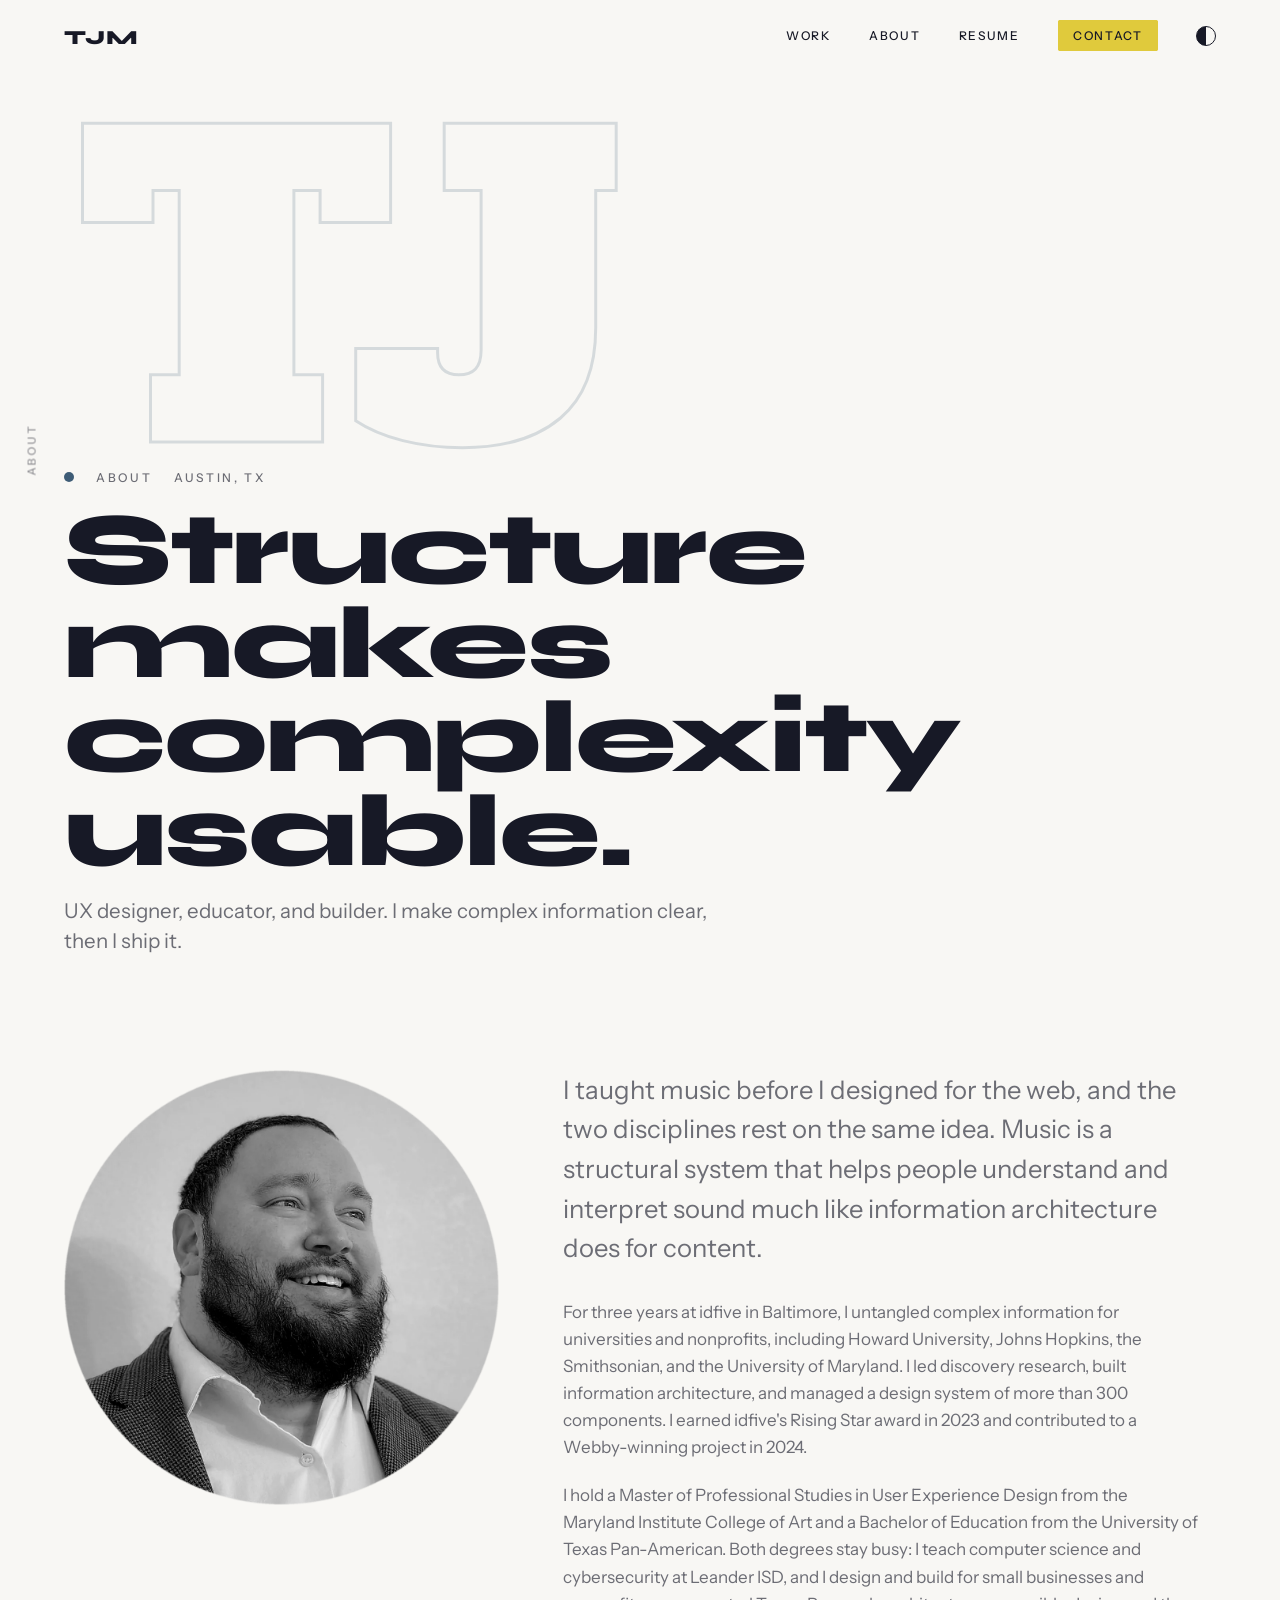
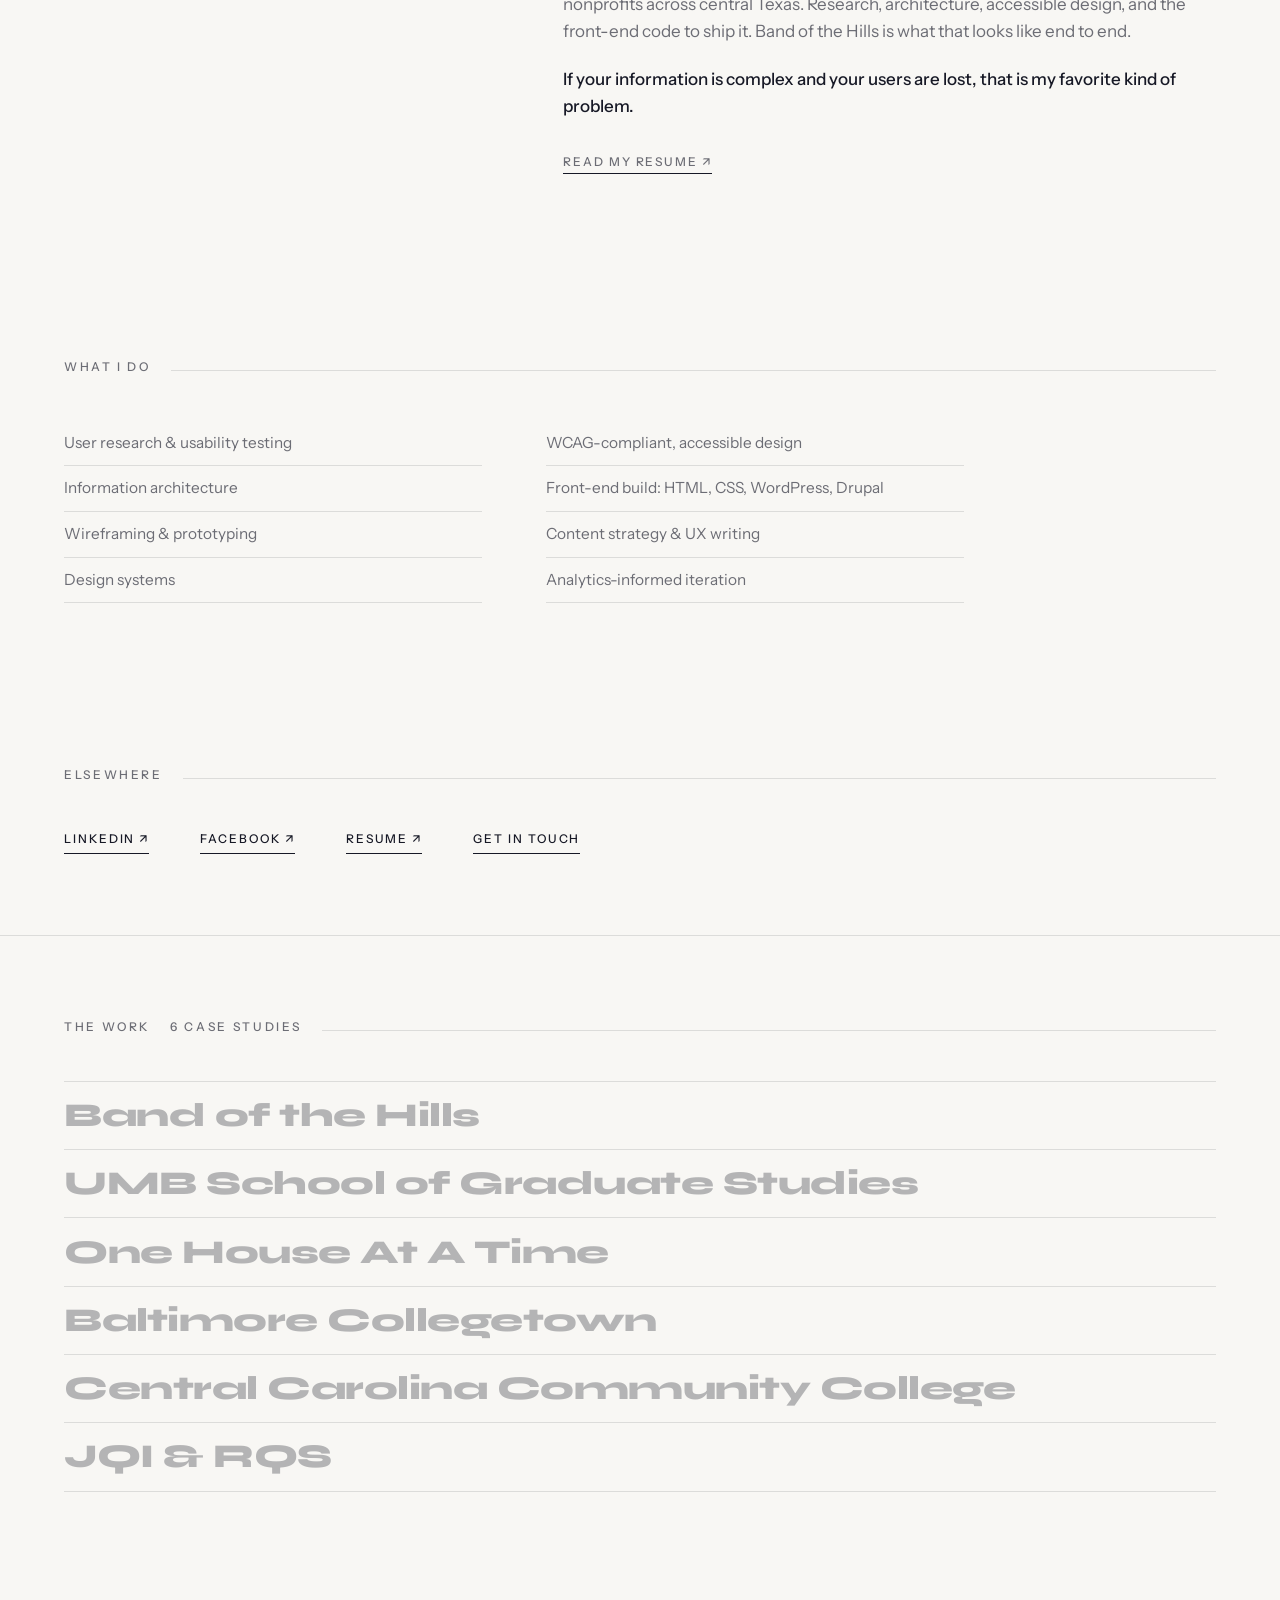
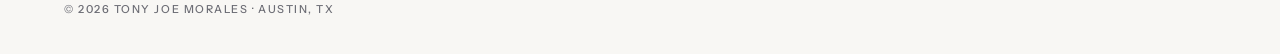
==== about/index.html @ 86e57d7b "interstitial split-screen; slower vortex blow-out; staggered card entrances; remove footer dots + ta" ====
<!DOCTYPE html>
<html lang="en">
<head>
<meta charset="UTF-8" />
<meta name="viewport" content="width=device-width, initial-scale=1" />
<title>About &middot; Tony Joe Morales</title>
<meta name="description" content="Austin-based UX designer. Research-driven design that makes complex information clear, from architecture to accessible front-end code." />
<meta property="og:title" content="About Tony Joe Morales" />
<script>try{var t=localStorage.getItem("tjm-theme");if(t==="dark")document.documentElement.setAttribute("data-theme","dark")}catch(e){}</script>
<link rel="icon" href="data:image/svg+xml,%3Csvg xmlns='http://www.w3.org/2000/svg' viewBox='0 0 64 64'%3E%3Crect width='64' height='64' rx='12' fill='%23101010'/%3E%3Ctext x='32' y='42' font-family='Arial,sans-serif' font-weight='800' font-size='26' fill='%23FAFAF8' text-anchor='middle'%3ETJ%3C/text%3E%3C/svg%3E" />
<link rel="preconnect" href="https://fonts.googleapis.com" />
<link rel="preconnect" href="https://fonts.gstatic.com" crossorigin />
<link href="https://fonts.googleapis.com/css2?family=Alfa+Slab+One&family=Syne:wght@700;800&family=Instrument+Sans:wght@400;500;600&display=swap" rel="stylesheet" />
<link rel="stylesheet" href="../assets/style.css?v=1784399320" />
<script>try{var c=sessionStorage.getItem("tjm-xfade");if(c){document.documentElement.style.setProperty("--xfade",c);document.documentElement.classList.add("xfading");sessionStorage.removeItem("tjm-xfade")}}catch(e){}</script>
</head>
<body class="p-violet">
<a class="skiplink" href="#main">Skip to content</a>

<div class="progress" aria-hidden="true"></div>
<div class="rail" aria-hidden="true">About</div>
<div class="dot" aria-hidden="true"></div>

<nav>
  <a class="mark" href="../" aria-label="Tony Joe Morales, home">TJM</a>
  <ul>
    <li><a href="../#work">Work</a></li>
    <li><a href="./" aria-current="page">About</a></li>
    <li><a href="../assets/tony-joe-morales-resume.pdf" target="_blank" rel="noopener">Resume</a></li>
    <li><a class="nav-cta" href="mailto:tonyjoemorales@gmail.com?subject=Website%20Inquiry">Contact</a></li>
    <li><button class="theme-toggle" id="themeToggle" aria-label="Toggle dark mode" aria-pressed="false"></button></li>
  </ul>
</nav>

<header class="chapter chero" id="main" data-rail="About">
  <span class="ghost" aria-hidden="true">TJ</span>
  <div class="eyebrow"><i></i><span>About</span><span>Austin, TX</span></div>
  <h1><span class="row"><span>Structure makes</span></span><span class="row"><span>complexity usable.</span></span></h1>
  <p class="tag">UX designer, educator, and builder. I make complex information clear, then I ship it.</p>
</header>

<section class="chapter about-grid" data-rail="Who I am">
  <figure class="portrait">
    <img src="../assets/tony.webp?v=1784219090" alt="Tony Joe Morales" onerror="this.closest('figure').classList.add('noimg')" />
    <span class="mono-mark" aria-hidden="true">TJ</span>
  </figure>
  <div class="bio">
    <p class="lede reveal">I taught music before I designed for the web, and the two disciplines rest on the same idea. Music is a structural system that helps people understand and interpret sound much like information architecture does for content.</p>
    <p class="reveal">For three years at idfive in Baltimore, I untangled complex information for universities and nonprofits, including Howard University, Johns Hopkins, the Smithsonian, and the University of Maryland. I led discovery research, built information architecture, and managed a design system of more than 300 components. I earned idfive's Rising Star award in 2023 and contributed to a Webby-winning project in 2024.</p>
    <p class="reveal">I hold a Master of Professional Studies in User Experience Design from the Maryland Institute College of Art and a Bachelor of Education from the University of Texas Pan-American. Both degrees stay busy: I teach computer science and cybersecurity at Leander ISD, and I design and build for small businesses and nonprofits across central Texas. Research, architecture, accessible design, and the front-end code to ship it. Band of the Hills is what that looks like end to end.</p>
    <p class="reveal"><strong>If your information is complex and your users are lost, that is my favorite kind of problem.</strong></p>
    <p class="reveal bio-cta"><a href="../assets/tony-joe-morales-resume.pdf" target="_blank" rel="noopener">Read my resume &nearr;</a></p>
  </div>
</section>

<section class="chapter" style="min-height:auto" data-rail="Capabilities">
  <div class="kick"><span>What I do</span></div>
  <ul class="caps reveal">
    <li>User research &amp; usability testing</li>
    <li>Information architecture</li>
    <li>Wireframing &amp; prototyping</li>
    <li>Design systems</li>
    <li>WCAG-compliant, accessible design</li>
    <li>Front-end build: HTML, CSS, WordPress, Drupal</li>
    <li>Content strategy &amp; UX writing</li>
    <li>Analytics-informed iteration</li>
  </ul>
</section>

<section class="chapter" style="min-height:auto" data-rail="Elsewhere">
  <div class="kick"><span>Elsewhere</span></div>
  <div class="row-links">
    <a href="https://www.linkedin.com/in/tonyjoemorales" target="_blank" rel="noopener">LinkedIn &nearr;</a>
    <a href="https://www.facebook.com/tonyjoemorales" target="_blank" rel="noopener">Facebook &nearr;</a>
    <a href="../assets/tony-joe-morales-resume.pdf" target="_blank" rel="noopener">Resume &nearr;</a>
    <a href="mailto:tonyjoemorales@gmail.com?subject=Website%20Inquiry">Get in touch</a>
  </div>
</section>

<section class="morecases" data-rail="The work">
  <div class="kick"><span>The work</span><span>6 case studies</span></div>
  <ul>
    <li><a href="../band-of-the-hills/" data-img="../assets/card-band.jpg" style="--hc:var(--lime-ink)"><span class="cname">Band of the Hills</span><span class="csec">Community arts</span></a></li>
    <li><a href="../umb-graduate/" data-img="../assets/card-umb.jpg" style="--hc:var(--violet)"><span class="cname">UMB School of Graduate Studies</span><span class="csec">Higher education</span></a></li>
    <li><a href="../one-house/" data-img="../assets/card-one-house.jpg" style="--hc:var(--teal-ink)"><span class="cname">One House At A Time</span><span class="csec">Nonprofit &amp; civic</span></a></li>
    <li><a href="../baltimore-collegetown/" data-img="../assets/card-collegetown.jpg" style="--hc:var(--rose)"><span class="cname">Baltimore Collegetown</span><span class="csec">Strategic marketing</span></a></li>
    <li><a href="../cccc/" data-img="../assets/card-cccc.jpg" style="--hc:var(--blue-ink)"><span class="cname">Central Carolina Community College</span><span class="csec">Higher education</span></a></li>
    <li><a href="../jqi-rqs/" data-img="../assets/card-jqi-rqs.jpg" style="--hc:var(--amber-ink)"><span class="cname">JQI &amp; RQS</span><span class="csec">Quantum research</span></a></li>
  </ul>
</section>

<footer>
  <span>&copy; 2026 Tony Joe Morales &middot; Austin, TX</span>
</footer>

<script src="../assets/main.js?v=1784399320"></script>
</body>
</html>
---- assets/style.css ----
:root{
  --paper:#F8F7F4;
  --ink:#171926;
  --ink-60:rgba(23,25,38,.62);
  --ink-30:rgba(23,25,38,.30);
  --ink-12:rgba(23,25,38,.12);
  --gold:#E0CA3C;
  --gold-deep:#9A7B1F;
  --steel:#3E5C76;
  --steel-soft:#8FA6C4;
  --violet:#3E5C76;
  --rose:#9A7B1F;
  --teal:#3E5C76;
  --lime:#9A7B1F;
  --blue:#3E5C76;
  --amber:#9A7B1F;
  --amber-ink:#9A7B1F;
  --blue-ink:#3E5C76;
  --teal-ink:#3E5C76;
  --lime-ink:#9A7B1F;
  --ink-45:rgba(23,25,38,.46);
  --display:'Syne',sans-serif;
  --body:'Instrument Sans',sans-serif;
  --mono:'Instrument Sans',sans-serif;
  --gutter:clamp(20px,5vw,88px);
  --ease:cubic-bezier(.22,1,.36,1);
}
*{margin:0;padding:0;box-sizing:border-box}
html{scroll-behavior:smooth}
body{
  background:var(--paper);
  color:var(--ink);
  font-family:var(--body);
  font-size:17px;
  line-height:1.6;
  -webkit-font-smoothing:antialiased;
  overflow-x:clip;
}
html{overflow-x:clip}
html[data-theme="dark"]{
  --paper:#171926;
  --ink:#F8F7F4;
  --ink-60:rgba(248,247,244,.64);
  --ink-45:rgba(248,247,244,.48);
  --ink-30:rgba(248,247,244,.32);
  --ink-12:rgba(248,247,244,.14);
  --violet:#8FA6C4;
  --rose:#E0CA3C;
  --teal:#8FA6C4;
  --lime:#E0CA3C;
  --blue:#8FA6C4;
  --amber:#E0CA3C;
  --teal-ink:#8FA6C4;
  --lime-ink:#E0CA3C;
  --blue-ink:#8FA6C4;
  --amber-ink:#E0CA3C;
}
html{background:var(--paper)}
body{transition:background-color .5s var(--ease),color .5s var(--ease)}
@media(max-width:1024px){:root{--gutter:28px}}
::selection{background:var(--ink);color:var(--paper)}
a{color:inherit;text-decoration:none}
img{display:block;max-width:100%}

/* ---------- scroll progress: orientation, in the four brand colors ---------- */
.progress{
  position:fixed;top:0;left:0;height:3px;width:100%;
  transform-origin:0 50%;transform:scaleX(0);
  background:var(--steel);
  z-index:60;
}

/* ---------- wayfinding rail: tells you where you are ---------- */
.rail{
  position:fixed;left:calc(var(--gutter)/2 - 8px);top:50%;
  transform:translateY(-50%) rotate(180deg);
  writing-mode:vertical-rl;
  font-family:var(--mono);font-weight:500;font-size:11px;letter-spacing:.22em;text-transform:uppercase;
  color:var(--ink-45);z-index:40;transition:color .5s var(--ease);
  pointer-events:none;white-space:nowrap;
}
@media(max-width:900px){.rail{display:none}}

/* ---------- cursor dot (desktop, reduced-motion gated in JS) ---------- */
.dot{
  position:fixed;top:0;left:0;width:10px;height:10px;border-radius:50%;
  background:var(--ink);pointer-events:none;z-index:70;
  transform:translate(-50%,-50%);
  transition:width .25s var(--ease),height .25s var(--ease),background-color .25s var(--ease),opacity .3s;
  mix-blend-mode:exclusion;opacity:0;
}
.dot.on{opacity:1}
.dot.grow{width:56px;height:56px;background:#fff}
@media(pointer:coarse){.dot{display:none}}

/* ---------- nav ---------- */
nav{
  position:fixed;top:0;left:0;right:0;z-index:50;
  display:flex;justify-content:space-between;align-items:center;
  padding:22px var(--gutter);
  color:var(--ink);
}
nav .mark{font-family:var(--display);font-weight:800;font-size:20px;letter-spacing:.04em}
nav ul{display:flex;gap:clamp(18px,3vw,40px);list-style:none;font-family:var(--mono);font-weight:500;font-size:12px;letter-spacing:.14em;text-transform:uppercase}
nav ul a{position:relative;padding-bottom:3px}
nav ul a::after{content:'';position:absolute;left:0;bottom:0;height:1px;width:100%;background:currentColor;transform:scaleX(0);transform-origin:100% 50%;transition:transform .35s var(--ease)}
nav ul a:hover::after,nav ul a:focus-visible::after{transform:scaleX(1);transform-origin:0 50%}
@media(max-width:700px){nav ul li:nth-child(2){display:none}}

/* ---------- hero ---------- */
.hero{
  min-height:100svh;
  display:flex;flex-direction:column;justify-content:flex-end;
  padding:0 var(--gutter) clamp(40px,7vh,80px);
  position:relative;
}
.hero h1{
  font-family:var(--display);font-weight:800;
  font-size:clamp(64px,15.5vw,240px);
  line-height:.88;letter-spacing:-.02em;text-transform:uppercase;
  user-select:none;
}
.hero h1 .row{display:block;overflow:hidden}
.hero h1 .row span{display:inline-block;transform:translateY(0);animation:rise 1s var(--ease) both}
.hero h1 .row:nth-child(1) span{animation-delay:.05s}
.hero h1 .row:nth-child(2) span{animation-delay:.16s}
.hero h1 .row.offset{padding-left:clamp(40px,14vw,320px)}
.hero h1 .thin{
  font-size:clamp(13px,1.4vw,20px);font-family:var(--mono);font-weight:500;font-weight:400;
  letter-spacing:.3em;vertical-align:super;color:var(--ink-60);
}
@keyframes rise{from{transform:translateY(110%)}to{transform:translateY(0)}}
.hero .meta{
  display:flex;justify-content:space-between;align-items:flex-end;gap:32px;
  margin-top:clamp(28px,5vh,56px);
  border-top:1px solid var(--ink-12);padding-top:24px;
  flex-wrap:wrap;
}
.hero .meta p{max-width:46ch;font-size:clamp(16px,1.35vw,20px);color:var(--ink-60)}
.hero .meta p strong{color:var(--ink);font-weight:500}
.hero .meta .links{display:flex;gap:28px;font-family:var(--mono);font-weight:500;font-size:12px;letter-spacing:.16em;text-transform:uppercase}
.hero .meta .links a{display:inline-flex;align-items:center;gap:8px;padding-bottom:4px;border-bottom:1px solid var(--ink)}
.hero .meta .links a:hover{color:var(--violet);border-color:var(--violet)}
.hero .scrollcue{
  position:absolute;right:var(--gutter);top:38vh;
  font-family:var(--mono);font-weight:500;font-size:11px;letter-spacing:.24em;text-transform:uppercase;
  writing-mode:vertical-rl;color:var(--ink-45);
}
@media(max-width:700px){.hero .scrollcue{display:none}}

/* ---------- section shells ---------- */
section{padding:clamp(80px,14vh,160px) var(--gutter)}
.kicker{
  display:flex;align-items:baseline;gap:20px;
  font-family:var(--mono);font-weight:500;font-size:12px;letter-spacing:.2em;text-transform:uppercase;color:var(--ink-60);
  margin-bottom:clamp(40px,7vh,88px);
}
.kicker::after{content:'';flex:1;height:1px;background:var(--ink-12)}
.reveal{transform:translateY(36px);transition:transform 1s var(--ease)}
.reveal.in{transform:none}
.fly{opacity:0;transform:translateY(72px) scale(.972);transition:opacity .85s var(--ease),transform 1s var(--ease)}
.fly.in{opacity:1;transform:none}

/* ---------- work index ---------- */
.work{padding-top:clamp(60px,10vh,120px)}
.case{
  display:grid;grid-template-columns:minmax(0,1.05fr) minmax(0,1fr);
  gap:clamp(28px,5vw,72px);align-items:center;
  min-height:88svh;
  padding:clamp(44px,8vh,88px) 0;
  border-top:1px solid var(--ink-12);
  position:relative;
  transition:background-color .6s var(--ease);
}
.case:last-of-type{border-bottom:1px solid var(--ink-12)}
.case .num{
  position:absolute;top:clamp(28px,5vh,52px);right:0;
  font-family:var(--display);font-weight:800;font-size:clamp(15px,1.4vw,19px);
  letter-spacing:.08em;color:var(--ink-60);transition:color .5s var(--ease);
}
.case h2{
  font-family:var(--display);font-weight:800;
  font-size:clamp(34px,4.6vw,68px);line-height:1;letter-spacing:-.015em;
  margin-bottom:20px;
}
.case p{max-width:52ch;color:var(--ink-60);margin-bottom:28px}
.case .stats{display:flex;gap:clamp(20px,3vw,44px);flex-wrap:wrap}
.case .stats div{font-family:var(--mono);font-weight:500}
.case .stats b{display:block;font-family:var(--display);font-weight:800;font-size:clamp(22px,2.4vw,34px);letter-spacing:-.01em;transition:color .5s var(--ease)}
.case .stats small{font-size:11px;letter-spacing:.12em;text-transform:uppercase;color:var(--ink-60)}
.case .go{
  display:inline-flex;align-items:center;gap:10px;margin-top:32px;
  font-family:var(--mono);font-weight:500;font-size:12px;letter-spacing:.18em;text-transform:uppercase;
}
.case .go .arrow{transition:transform .4s var(--ease)}
.case .plate{
  overflow:hidden;border:1px solid var(--ink-12);
  aspect-ratio:16/10.5;background:#fff;
}
.case .plate img{
  width:100%;height:100%;object-fit:cover;object-position:50% 30%;
  filter:grayscale(1) contrast(1.02);
  transform:scale(1.02);
  transition:filter .7s var(--ease),transform 1.2s var(--ease);
}
.case:hover{background-color:var(--tint)}
.case:hover .plate img,.case:focus-within .plate img{filter:grayscale(0);transform:scale(1.06)}
.case:hover .stats b,.case:hover .num,.case:focus-within .stats b{color:var(--c-ink)}
.case:hover .go .arrow{transform:translateX(8px)}
.case:nth-of-type(even){grid-template-columns:minmax(0,1fr) minmax(0,1.05fr)}
.case:nth-of-type(even) .plate{order:-1}
@media(max-width:860px){
  .case,.case:nth-of-type(even){grid-template-columns:1fr}
  .case .plate,.case:nth-of-type(even) .plate{order:-1}
}
.case.c-violet{--c:var(--violet);--c-ink:var(--violet);--tint:rgba(94,63,186,.045)}
.case.c-teal{--c:var(--teal);--c-ink:var(--teal-ink);--tint:rgba(63,186,155,.05)}
.case.c-rose{--c:var(--rose);--c-ink:var(--rose);--tint:rgba(186,63,94,.045)}
.case.c-lime{--c:var(--lime);--c-ink:var(--lime-ink);--tint:rgba(155,186,63,.06)}
.case.c-blue{--c:var(--blue);--c-ink:var(--blue-ink);--tint:rgba(63,94,186,.05)}
.case.c-amber{--c:var(--amber);--c-ink:var(--amber-ink);--tint:rgba(186,155,63,.06)}

/* ---------- clients ---------- */
.clients ul{list-style:none;max-width:none}
.clients li:first-child a{border-top:1px solid var(--ink-12)}
.clients a{display:flex;align-items:baseline;justify-content:space-between;gap:24px;
  padding:clamp(14px,2.2vh,24px) 0;border-bottom:1px solid var(--ink-12);
  transition:padding-left .4s var(--ease)}
.clients .cname{font-family:var(--display);font-weight:800;font-size:clamp(24px,3.6vw,54px);
  line-height:1.05;letter-spacing:-.015em;color:var(--ink-30);transition:color .35s var(--ease)}
.clients .csec{font-family:var(--mono);font-weight:500;font-size:11px;letter-spacing:.18em;text-transform:uppercase;
  color:var(--ink-30);opacity:0;transform:translateX(10px);white-space:nowrap;flex:none;
  transition:opacity .4s var(--ease),transform .4s var(--ease),color .35s var(--ease)}
.clients .csec::after{content:' \2197'}
.clients a:hover,.clients a:focus-visible{padding-left:clamp(10px,1.5vw,24px)}
.clients a:hover .cname,.clients a:focus-visible .cname{color:var(--hc)}
.clients a:hover .csec,.clients a:focus-visible .csec{opacity:1;transform:none;color:var(--ink-60)}
.clients li:nth-child(4n+1){--hc:var(--violet)}
.clients li:nth-child(4n+2){--hc:var(--rose)}
.clients li:nth-child(4n+3){--hc:var(--teal-ink)}
.clients li:nth-child(4n+4){--hc:var(--lime-ink)}
@media(max-width:900px){.clients a{flex-direction:column;gap:6px;align-items:flex-start}.clients .csec{opacity:1;transform:none;white-space:normal}}

/* ---------- testimonials ---------- */
/* ---------- about interstitial ---------- */
.about-intro{padding:clamp(64px,13vh,150px) var(--gutter);border-top:1px solid var(--ink-12)}
.ai-split{display:grid;grid-template-columns:1fr 1fr;gap:clamp(32px,6vw,90px);align-items:center;max-width:1200px;margin-top:clamp(24px,4vh,48px)}
.ai-head{font-family:var(--display);font-weight:800;text-transform:uppercase;font-size:clamp(23px,3.8vw,50px);line-height:.92;letter-spacing:-.02em;overflow-wrap:anywhere}
.ai-body{border-left:1px solid var(--ink-12);padding-left:clamp(28px,5vw,72px);max-width:52ch}
.ai-body p{font-size:clamp(17px,1.5vw,21px);line-height:1.62;color:var(--ink-60)}
.ai-link{display:inline-block;margin-top:clamp(20px,3vh,30px);font-family:var(--mono);font-weight:600;font-size:12px;letter-spacing:.14em;text-transform:uppercase;padding-bottom:4px;border-bottom:1px solid var(--ink);transition:color .3s var(--ease),border-color .3s var(--ease)}
.ai-link:hover,.ai-link:focus-visible{color:var(--gold-deep);border-color:var(--gold-deep)}
@media(max-width:760px){.ai-split{grid-template-columns:1fr;gap:22px;align-items:start}.ai-body{border-left:0;padding-left:0}}

.quotes{display:grid;grid-template-columns:repeat(auto-fit,minmax(280px,1fr));gap:clamp(28px,4vw,64px)}
.quotes figure blockquote{
  font-size:clamp(17px,1.5vw,21px);line-height:1.55;
  border-left:2px solid var(--ink);padding-left:22px;
  transition:border-color .4s var(--ease);
}
.quotes figure:nth-child(1):hover blockquote{border-color:var(--violet)}
.quotes figure:nth-child(2):hover blockquote{border-color:var(--teal)}
.quotes figure:nth-child(3):hover blockquote{border-color:var(--rose)}
.quotes figcaption{
  margin-top:18px;padding-left:24px;
  font-family:var(--mono);font-weight:500;font-size:12px;letter-spacing:.12em;text-transform:uppercase;color:var(--ink-60);
}
.quotes figcaption b{color:var(--ink);font-weight:500;display:block}

/* ---------- contact ---------- */
/* ---------- buttons ---------- */
.btn{display:inline-flex;align-items:center;gap:.5em;font-family:var(--mono);font-weight:600;font-size:12px;letter-spacing:.14em;text-transform:uppercase;line-height:1;padding:.9em 1.6em;border-radius:2px;border:1px solid transparent;cursor:pointer;white-space:nowrap;transition:background .3s var(--ease),color .3s var(--ease),border-color .3s var(--ease),box-shadow .45s var(--ease),transform .3s var(--ease)}
.btn-primary{background:var(--gold);color:#171926;border-color:var(--gold)}
.btn-primary:hover,.btn-primary:focus-visible{background:#EAD65A;box-shadow:0 8px 26px rgba(224,202,60,.42);transform:translateY(-2px)}
.btn-secondary{background:var(--steel);color:#F8F7F4;border-color:var(--steel)}
.btn-secondary:hover,.btn-secondary:focus-visible{background:#48688A;box-shadow:0 8px 26px rgba(62,92,118,.4);transform:translateY(-2px)}
nav ul a.nav-cta{padding:.6em 1.15em;border:1px solid var(--gold);border-radius:2px;line-height:1;background:var(--gold);color:#171926;transition:background .3s var(--ease),color .3s var(--ease),border-color .3s var(--ease),box-shadow .45s var(--ease),transform .3s var(--ease)}
nav ul a.nav-cta::after{display:none}
nav ul a.nav-cta:hover,nav ul a.nav-cta:focus-visible{background:#EAD65A;border-color:#EAD65A;color:#171926;box-shadow:0 4px 16px rgba(224,202,60,.34);transform:translateY(-1px)}
@media(prefers-reduced-motion:reduce){.btn:hover,nav ul a.nav-cta:hover{transform:none}}

.contact{border-top:1px solid var(--ink-12)}
.contact h2{
  font-family:var(--display);font-weight:800;text-transform:uppercase;
  font-size:clamp(28px,9vw,140px);line-height:.95;letter-spacing:-.02em;
  margin-bottom:clamp(32px,6vh,60px);overflow-wrap:anywhere;
}
.contact h2 a{
  color:var(--ink);
  transition:color .35s var(--ease);
}
.contact h2 a:hover,.contact h2 a:focus-visible{color:var(--gold-deep)}
.contact .row{display:flex;gap:clamp(18px,3vw,36px);flex-wrap:wrap;align-items:center;font-family:var(--mono);font-weight:500;font-size:12px;letter-spacing:.16em;text-transform:uppercase}
.contact .row a:not(.btn){padding-bottom:4px;border-bottom:1px solid var(--ink)}
.contact .row a:not(.btn):hover{color:var(--gold-deep);border-color:var(--gold-deep)}

/* ---------- footer ---------- */
footer{
  display:flex;justify-content:space-between;gap:20px;flex-wrap:wrap;
  padding:28px var(--gutter) 36px;
  font-family:var(--mono);font-weight:500;font-size:11px;letter-spacing:.14em;text-transform:uppercase;color:var(--ink-60);
}
:focus-visible{outline:2px solid var(--violet);outline-offset:4px}

/* touch devices have no hover: show color states by default */
@media(hover:none){
  .case .plate img{filter:none}
  .case .stats b,.case .num{color:var(--c-ink)}
  .clients .cname{color:var(--hc)}
  .clients .csec{opacity:1;transform:none}
  .quotes figure:nth-child(1) blockquote{border-color:var(--violet)}
  .quotes figure:nth-child(2) blockquote{border-color:var(--teal)}
  .quotes figure:nth-child(3) blockquote{border-color:var(--rose)}
}
@media(max-width:480px){
  nav ul{gap:14px;font-size:11px;letter-spacing:.1em}
}

@media(prefers-reduced-motion:reduce){
  html{scroll-behavior:auto}
  *,*::before,*::after{animation-duration:.001s!important;transition-duration:.001s!important}
  .reveal{transform:none}
  .fly{transform:none;opacity:1}
  .dot{display:none}
}

/* ---------- case study pages: full-screen chapters ---------- */
.chapter{min-height:100svh;display:flex;flex-direction:column;justify-content:center;position:relative;padding:clamp(56px,9vh,104px) var(--gutter)}
.chero{justify-content:flex-start;min-height:auto;padding-top:clamp(58px,6vh,80px);padding-bottom:clamp(24px,3.5vh,44px)}
.ghost{position:absolute;right:-1vw;top:4vh;font-family:'Alfa Slab One',serif;font-weight:400;font-size:clamp(160px,32vw,540px);line-height:1;color:transparent;-webkit-text-stroke:3px var(--c);opacity:.18;user-select:none;pointer-events:none;z-index:0}
.chapter>*{position:relative;z-index:1}
.chero .eyebrow{font-family:var(--mono);font-weight:500;font-size:12px;letter-spacing:.22em;text-transform:uppercase;color:var(--ink-60);margin-bottom:16px;display:flex;gap:22px;align-items:baseline}
.chero .eyebrow i{width:10px;height:10px;border-radius:50%;background:var(--c);display:inline-block;font-style:normal}
.chero h1{font-family:var(--display);font-weight:800;font-size:clamp(30px,8vw,116px);line-height:.92;letter-spacing:-.02em;max-width:12ch;text-wrap:balance}
.chero h1 .row{display:block;overflow:hidden}
.chero h1 .row span{display:inline-block;animation:rise 1s var(--ease) both}
.chero h1 .row:nth-child(2) span{animation-delay:.12s}
.chero .tag{max-width:46ch;color:var(--ink-60);font-size:clamp(17px,1.6vw,22px);line-height:1.5;margin-top:16px}
.cmeta{display:flex;gap:clamp(28px,5vw,72px);flex-wrap:wrap;border-top:1px solid var(--ink-12);margin-top:clamp(16px,2.4vh,28px);padding-top:14px}
.cmeta div{font-family:var(--mono);font-weight:500;font-size:12px;letter-spacing:.12em;text-transform:uppercase}
.cmeta small{display:block;color:var(--ink-60);margin-bottom:6px}
.cmeta a{border-bottom:1px solid var(--ink)}
.cmeta a:hover{color:var(--c);border-color:var(--c)}

/* full-bleed frameless imagery */
.bleed{position:relative;width:100%;height:clamp(240px,52svh,560px);overflow:hidden;background:var(--paper)}
.bleed img{position:absolute;left:0;top:0;width:100%;height:auto;min-height:100%;object-fit:cover;object-position:center top;will-change:transform}
@media(prefers-reduced-motion:reduce){.bleed{height:auto}.bleed img{position:relative;height:auto;min-height:0;transform:none}}

/* editorial chapters: large legible letters */
.kick{font-family:var(--mono);font-weight:500;font-size:12px;letter-spacing:.22em;text-transform:uppercase;color:var(--ink-60);display:flex;align-items:baseline;gap:20px;margin-bottom:clamp(28px,5vh,48px)}
.kick::after{content:'';flex:1;height:1px;background:var(--ink-12)}
.chapter .kick.later{margin-top:clamp(48px,7vh,80px)}
.bigline{font-family:var(--display);font-weight:800;font-size:clamp(26px,4.6vw,66px);line-height:1.05;letter-spacing:-.015em;max-width:20ch;margin-bottom:26px}
.bigline em{font-style:normal;color:var(--c-ink)}
.lede{font-size:clamp(19px,2vw,27px);line-height:1.55;max-width:48ch;color:var(--ink-60)}
.lede strong{color:var(--ink);font-weight:500}

/* HMW: the pivot question, scroll-filled word by word */
.hmw-ch{border-top:1px solid var(--ink-12);border-bottom:1px solid var(--ink-12)}
.hmw{font-family:var(--display);font-weight:800;font-size:clamp(26px,5vw,72px);line-height:1.16;letter-spacing:-.015em;max-width:22ch}
.hmw .w{color:var(--ink-12);transition:color .45s var(--ease)}
.hmw .w.on{color:var(--ink)}
.hmw .w.q{transition-delay:.05s}
.hmw .w.q.on{color:var(--c-ink)}
@media(prefers-reduced-motion:reduce){.hmw .w{color:var(--ink)}.hmw .w.q{color:var(--c-ink)}}

/* moves: full-screen center splits, frameless floating imagery */
.move{display:grid;grid-template-columns:minmax(0,.72fr) minmax(0,1.28fr);gap:clamp(28px,4vw,64px);min-height:100svh;align-items:center;padding:clamp(48px,7vh,80px) var(--gutter);position:relative}
.move .mnum{position:absolute;left:var(--gutter);top:clamp(28px,5vh,56px);font-family:var(--mono);font-weight:500;font-size:12px;letter-spacing:.22em;text-transform:uppercase;color:var(--c-ink)}
.move h3{font-family:var(--display);font-weight:800;font-size:clamp(26px,3.6vw,54px);line-height:1;letter-spacing:-.015em;margin-bottom:20px;overflow-wrap:anywhere}
.move p{font-size:clamp(17px,1.5vw,20px);line-height:1.68;color:var(--ink-60);max-width:44ch}
.move .imgs{display:grid;gap:clamp(18px,2.5vw,30px)}
.move .imgs.layer{display:block;position:relative}
.move .imgs.layer figure{margin:0}
.move .imgs.layer figure:nth-child(1){width:78%}
.move .imgs.layer figure:nth-child(2){position:absolute;right:0;bottom:-10%;width:52%}
.move .imgs.layer figure:nth-child(2) img{outline:5px solid var(--paper);border-radius:2px}
.move .imgs.artifact img{width:auto;max-width:100%;height:auto;max-height:82vh;display:block;margin:0 auto}
.move .imgs.big img,.move .imgs.big video{width:110%;max-width:none;margin-left:-5%}
.move .imgs.small img{width:90%;margin:0 auto}
.move .imgs figure{overflow:visible}
.move .imgs,.move .imgs figure,.move .imgs img{max-width:100%}
.move .imgs img{width:100%;display:block;filter:drop-shadow(0 28px 56px rgba(16,16,16,.16));transition:transform .9s var(--ease)}
.move .imgs figure:hover img{transform:translateY(-8px)}
.move .imgs video{width:100%;display:block;filter:drop-shadow(0 28px 56px rgba(16,16,16,.16));transition:transform .9s var(--ease)}
.move .imgs.small video{width:90%;margin:0 auto}
.move .imgs.portrait img{height:min(72svh,720px);width:auto;max-width:100%;margin:0 auto;display:block}
.move .imgs figure:hover video{transform:translateY(-8px)}
.move:nth-of-type(even){grid-template-columns:minmax(0,1.28fr) minmax(0,.72fr)}
.move:nth-of-type(even) .imgs{order:-1}
/* homepage move: full-width stepped row of three cards */
.move.full{grid-template-columns:1fr;min-height:auto;align-items:start;gap:clamp(28px,4vh,48px);padding-bottom:clamp(72px,12vh,140px)}
.move.full .mtext{max-width:58ch}
.move.full .showcase{display:flex;gap:clamp(16px,2.2vw,36px);width:100%;align-items:flex-start}
.move.full .showcase figure{margin:0;flex:1;min-width:0;aspect-ratio:4/3;overflow:hidden;background:var(--paper);
  border:1px solid var(--ink-12);box-shadow:0 26px 54px -18px rgba(16,16,16,.35);
  transition:transform .5s var(--ease),box-shadow .5s var(--ease)}
.move.full .showcase figure img,.move.full .showcase figure video{width:100%;height:100%;object-fit:cover;object-position:top;display:block}
.move.full .showcase figure{transform-origin:center center}
.move.full .showcase figure:first-child{transform-origin:left center}
.move.full .showcase figure:last-child{transform-origin:right center}
.move.full .showcase figure:hover{z-index:20;position:relative;transform:scale(1.32);box-shadow:0 60px 110px -24px rgba(16,16,16,.55)}
.move.full .showcase.nat{align-items:flex-start;margin:0 calc(var(--gutter) * -0.6)}
.move.full .showcase.nat figure{aspect-ratio:auto;overflow:hidden}
.move.full .showcase.nat figure img,.move.full .showcase.nat figure video{width:100%;height:auto;object-fit:contain}
.move.full .showcase.nat figure:hover{transform:scale(1.32)}
@media(max-width:860px){
  .move.full .showcase.nat{margin:0}
  .move.full .showcase{flex-direction:column;gap:18px}
  .move.full .showcase figure{transform:none;width:100%}
  .move.full .showcase figure:hover{transform:none}
}
@media(max-width:860px){
  .move,.move:nth-of-type(even){grid-template-columns:1fr;min-height:auto;padding-top:clamp(72px,12vh,110px)}
  .move .imgs,.move:nth-of-type(even) .imgs{order:2}
  .move .imgs.layer figure:nth-child(1){width:90%}
  .move .imgs.layer figure:nth-child(2){position:static;width:64%;margin:-8% 0 0 auto}
  .move .imgs.big img,.move .imgs.small img,.move .imgs.big video,.move .imgs.small video{width:100%;margin:0}
}

/* impact: numbers that land */
.impact-stats{display:grid;grid-template-columns:repeat(auto-fit,minmax(220px,1fr));gap:clamp(32px,5vw,72px);margin-top:clamp(40px,7vh,72px)}
.impact-stats b{display:block;font-family:var(--display);font-weight:800;font-size:clamp(60px,8vw,132px);letter-spacing:-.03em;color:var(--c-ink);line-height:1;font-variant-numeric:tabular-nums}
.impact-stats small{display:block;margin-top:16px;font-family:var(--mono);font-weight:500;font-size:11px;letter-spacing:.12em;text-transform:uppercase;color:var(--ink-60);max-width:26ch;line-height:1.7}

/* team + next */
.team{columns:2;column-gap:clamp(32px,5vw,80px);max-width:860px;font-size:15px;color:var(--ink-60);list-style:none}
.team li{padding:8px 0;border-bottom:1px solid var(--ink-12);break-inside:avoid}
.team li b{color:var(--ink);font-weight:500}
@media(max-width:640px){.team{columns:1}}
/* credits list — three-column bullets */
.credits{list-style:none;columns:3;column-gap:clamp(28px,4vw,72px);max-width:960px;margin-top:clamp(8px,2vh,20px)}
.credits li{position:relative;padding:10px 0 10px 20px;border-bottom:1px solid var(--ink-12);break-inside:avoid;color:var(--ink);font-size:clamp(15px,1.2vw,18px)}
.credits li::before{content:'';position:absolute;left:2px;top:18px;width:6px;height:6px;border-radius:50%;background:var(--ink-30)}
.credits li .by{display:inline-block;margin-left:8px;font-family:var(--mono);font-weight:500;font-size:10px;letter-spacing:.18em;text-transform:uppercase;color:var(--ink-30);vertical-align:middle}
.credits-note{margin-top:clamp(18px,2.6vh,28px);font-family:var(--mono);font-weight:500;font-size:12px;letter-spacing:.05em;line-height:1.7;color:var(--ink-30);max-width:64ch}
@media(max-width:760px){.credits{columns:2}}
@media(max-width:440px){.credits{columns:1}}
.next{display:flex;flex-direction:column;justify-content:center;min-height:78svh;border-top:1px solid var(--ink-12);padding:clamp(56px,9vh,104px) var(--gutter)}
.next h2{font-family:var(--display);font-weight:800;text-transform:uppercase;font-size:clamp(28px,8.5vw,124px);line-height:.95;letter-spacing:-.02em;transition:color .4s var(--ease);text-wrap:balance}
.next:hover h2,.next:focus-visible h2{color:var(--nc)}
.next .go{display:inline-flex;align-items:center;gap:10px;margin-top:28px;font-family:var(--mono);font-weight:500;font-size:12px;letter-spacing:.18em;text-transform:uppercase}
.next .go .arrow{transition:transform .4s var(--ease)}
.next:hover .go .arrow{transform:translateX(10px)}
.p-violet{--c:var(--violet);--c-ink:var(--violet)}
.p-teal{--c:var(--teal);--c-ink:var(--teal-ink)}
.p-rose{--c:var(--rose);--c-ink:var(--rose)}
.p-lime{--c:var(--lime);--c-ink:var(--lime-ink)}
.p-blue{--c:var(--blue);--c-ink:var(--blue-ink)}
.p-amber{--c:var(--amber);--c-ink:var(--amber-ink)}

@media(max-width:768px){
  .hero h1{font-size:clamp(44px,13.5vw,150px)}
  .hero h1 .row.offset{padding-left:clamp(20px,9vw,120px)}
  .chero h1{font-size:clamp(24px,7.4vw,88px)}
  .case h2{font-size:clamp(24px,6vw,56px);line-height:1.1;margin-bottom:30px}
  .bigline{font-size:clamp(22px,5vw,50px)}
  .hmw{font-size:clamp(22px,5vw,54px)}
  .move h3{font-size:clamp(18px,4.6vw,44px)}
  .next h2{font-size:clamp(20px,6.5vw,60px)}
  .impact-stats b{font-size:clamp(46px,11vw,88px)}
}

/* particle vortex: forming loading intro (behind hero copy) + counter */
.vortex{position:absolute;inset:0;width:100%;height:100%;z-index:0;pointer-events:none}
.hero .scrollcue,.hero h1,.hero .meta{position:relative;z-index:1}
.loadpct{position:fixed;top:clamp(84px,14vh,150px);right:var(--gutter);z-index:60;font-family:var(--display);font-weight:800;font-size:clamp(40px,7vw,104px);letter-spacing:-.02em;color:var(--ink);transition:opacity .6s ease;pointer-events:none;min-width:3.2ch;text-align:right}
.loadpct.hide{opacity:0}
@media(prefers-reduced-motion:reduce){.loadpct{display:none}}
/* loading gate: page hidden until the vortex finishes forming */
html.loading body{overflow:hidden}
nav,.hero .scrollcue,.hero .meta{transition:opacity .9s ease}
html.loading nav,html.loading .hero .scrollcue,html.loading .hero .meta{opacity:0}
html.loading .hero h1 .row span{animation-play-state:paused}

/* ---------- scroll cube (desktop, fine pointer) ---------- */
.cube-track{position:relative}
.cube-stage{position:sticky;top:0;height:100svh;display:flex;flex-direction:column;justify-content:center;overflow:hidden}
.cube-stage .kicker{position:absolute;top:clamp(20px,4vh,44px);left:var(--gutter);right:var(--gutter);margin:0}
.cube-scene{height:min(86svh,980px);margin:0 calc(var(--gutter)*0.5);perspective:1600px;overflow:hidden}
.cube{position:relative;width:100%;height:100%;transform-style:preserve-3d;will-change:transform}
.cube-face{position:absolute;inset:0;backface-visibility:hidden;background:var(--paper)}
.cube-face .case{height:100%;border-top:1px solid var(--ink-12);border-bottom:1px solid var(--ink-12);min-height:0;padding:clamp(20px,3vh,36px) clamp(28px,3vw,56px)}
.cube-face .case .plate img{max-height:72svh;object-fit:cover}
.cube-hud{position:absolute;right:var(--gutter);bottom:clamp(20px,4vh,44px);font-family:var(--mono);font-weight:500;font-size:12px;letter-spacing:.18em;color:var(--ink-60)}
.cube-hud b{font-weight:500;color:var(--ink)}


/* back-to-top: appears after the cube completes its cycle */
.totop{position:fixed;right:var(--gutter);bottom:clamp(20px,4vh,40px);z-index:55;
  width:52px;height:52px;border:1px solid var(--ink-12);border-radius:50%;
  display:flex;align-items:center;justify-content:center;
  font-family:var(--display);font-weight:800;font-size:22px;line-height:1;
  background-image:linear-gradient(90deg,var(--violet),var(--rose),var(--lime),var(--teal),var(--violet));
  background-size:220% 100%;-webkit-background-clip:text;background-clip:text;
  color:var(--ink);-webkit-text-fill-color:var(--ink);
  animation:flowgrad 10s linear infinite;
  opacity:0;pointer-events:none;transform:translateY(12px);
  transition:opacity .45s var(--ease),transform .45s var(--ease),border-color .35s var(--ease),color .45s var(--ease)}
.totop.on{opacity:1;pointer-events:auto;transform:none}
.totop:hover,.totop:focus-visible{color:transparent;-webkit-text-fill-color:transparent;border-color:var(--ink)}
@media(prefers-reduced-motion:reduce){.totop{animation:none;background-position:0 50%}}
@keyframes flowgrad{from{background-position:0% 50%}to{background-position:220% 50%}}

/* theme toggle: b/w when off, brand color when on */
.theme-toggle{width:20px;height:20px;border-radius:50%;border:1.5px solid currentColor;cursor:pointer;padding:0;
  color:inherit;-webkit-appearance:none;appearance:none;
  background:linear-gradient(90deg,currentColor 50%,transparent 50%);
  transition:transform .4s var(--ease);flex:none}
.theme-toggle:hover{transform:rotate(180deg)}
html[data-theme="dark"] .theme-toggle{border-color:transparent;
  background:conic-gradient(var(--gold) 0 50%,var(--steel-soft) 50% 100%)}

/* more case studies: compact index, mirrors the clients list */
.morecases{padding:clamp(56px,9vh,104px) var(--gutter);border-top:1px solid var(--ink-12)}
.morecases ul{list-style:none}
.morecases li:first-child a{border-top:1px solid var(--ink-12)}
.morecases a{display:flex;justify-content:space-between;align-items:baseline;gap:24px;
  padding:clamp(12px,1.8vh,20px) 0;border-bottom:1px solid var(--ink-12);
  transition:padding-left .4s var(--ease)}
.morecases .cname{font-family:var(--display);font-weight:800;font-size:clamp(20px,2.6vw,36px);
  line-height:1.05;letter-spacing:-.015em;color:var(--ink-30);transition:color .35s var(--ease)}
.morecases .csec{font-family:var(--mono);font-weight:500;font-size:11px;letter-spacing:.18em;text-transform:uppercase;
  color:var(--ink-30);opacity:0;transform:translateX(10px);white-space:nowrap;
  transition:opacity .4s var(--ease),transform .4s var(--ease),color .35s var(--ease)}
.morecases a:hover,.morecases a:focus-visible{padding-left:clamp(10px,1.5vw,24px)}
.morecases a:hover .cname,.morecases a:focus-visible .cname{color:var(--hc)}
.morecases a:hover .csec,.morecases a:focus-visible .csec{opacity:1;transform:none;color:var(--ink-60)}
@media(max-width:640px){.morecases a{flex-direction:column;gap:6px;align-items:flex-start}.morecases .csec{opacity:1;transform:none}}
@media(hover:none){.morecases .cname{color:var(--hc)}.morecases .csec{opacity:1;transform:none}}

/* hover peek: card image floats in on the right of the case index */
.case-peek{position:fixed;right:var(--gutter);top:50%;width:min(30vw,420px);aspect-ratio:16/10;
  z-index:70;pointer-events:none;overflow:hidden;background:var(--paper);
  border:1px solid var(--ink-12);box-shadow:0 34px 70px -18px rgba(16,16,16,.4);
  opacity:0;transform:translateY(-50%) scale(.95);
  transition:opacity .35s var(--ease),transform .35s var(--ease)}
.case-peek.on{opacity:1;transform:translateY(-50%) scale(1)}
.case-peek img{width:100%;height:100%;object-fit:cover;display:block}
@media(hover:none),(max-width:900px){.case-peek{display:none}}

/* about page */
.about-grid{display:grid;grid-template-columns:minmax(0,.8fr) minmax(0,1.2fr);gap:clamp(32px,5vw,80px);align-items:start;min-height:auto}
.about-grid .portrait{margin:0;position:relative;aspect-ratio:1;overflow:visible;border:none;background:transparent}
.about-grid .portrait img{width:100%;height:100%;object-fit:contain;display:block;filter:grayscale(1);transition:filter .7s var(--ease)}
.about-grid .portrait:hover img{filter:grayscale(0)}
.about-grid .portrait .mono-mark{display:none}
.about-grid .portrait.noimg img{display:none}
.about-grid .portrait.noimg{border-radius:50%;background:var(--ink)}
.about-grid .portrait.noimg .mono-mark{display:flex;position:absolute;inset:0;align-items:center;justify-content:center;font-family:var(--display);font-weight:800;font-size:clamp(80px,10vw,160px);color:var(--paper)}
.about-grid .bio p{margin-bottom:1.2em;color:var(--ink-60);max-width:58ch}
.about-grid .bio p strong{color:var(--ink);font-weight:500}
.caps{list-style:none;columns:2;column-gap:clamp(32px,5vw,80px);max-width:900px}
.caps li{padding:10px 0;border-bottom:1px solid var(--ink-12);break-inside:avoid;color:var(--ink-60);font-size:clamp(15px,1.2vw,18px)}
.row-links{display:flex;gap:clamp(24px,4vw,56px);flex-wrap:wrap;font-family:var(--mono);font-weight:500;font-size:12px;letter-spacing:.16em;text-transform:uppercase}
.row-links a{padding-bottom:4px;border-bottom:1px solid var(--ink)}
.row-links a:hover{color:var(--violet);border-color:var(--violet)}
@media(max-width:860px){.about-grid{grid-template-columns:1fr}.caps{columns:1}}

/* skip link */
.skiplink{position:fixed;left:-9999px;top:0;z-index:200;background:var(--ink);color:var(--paper);
  padding:12px 18px;font-family:var(--mono);font-weight:500;font-size:12px;letter-spacing:.14em;text-transform:uppercase}
.skiplink:focus{left:10px;top:10px}
/* image captions */
.move .imgs figcaption,.move .showcase.nat figcaption{font-family:var(--mono);font-weight:500;font-size:9.5px;letter-spacing:.14em;
  text-transform:uppercase;color:var(--ink-30);margin-top:12px;display:flex;align-items:center;gap:8px;line-height:1.5}
.move .imgs figcaption::before,.move .showcase.nat figcaption::before{content:'';width:16px;height:1px;background:var(--c);flex:none}
.move .showcase.nat figure{overflow:visible}
/* cube: escape hatch */
.cube-skip{position:absolute;left:var(--gutter);bottom:clamp(20px,4vh,44px);z-index:5;
  font-family:var(--mono);font-weight:500;font-size:11px;letter-spacing:.18em;text-transform:uppercase;
  color:var(--ink-60);border-bottom:1px solid var(--ink-12);padding-bottom:3px}
.cube-skip:hover,.cube-skip:focus-visible{color:var(--ink);border-color:var(--ink)}

/* IA before/after artifact */
.ia-chapter{min-height:auto;padding-top:clamp(56px,9vh,100px);padding-bottom:clamp(56px,9vh,100px)}
.ia-fig{margin:clamp(28px,5vh,52px) 0 0;width:100%}
.ia-fig .ia-svg text{font-family:var(--body)}
.ia-fig .ia-svg{width:100%;height:auto;display:block;border:1px solid var(--ink-12);padding:clamp(14px,2vw,28px);background:var(--paper)}
.ia-fig figcaption{font-family:var(--mono);font-weight:500;font-size:9.5px;letter-spacing:.14em;text-transform:uppercase;color:var(--ink-30);margin-top:14px;display:flex;align-items:center;gap:8px}
.ia-fig figcaption::before{content:'';width:16px;height:1px;background:var(--c);flex:none}
@media(max-width:700px){.ia-fig .ia-svg text{font-family:var(--body)}
.ia-fig .ia-svg{padding:8px}}

.hmw-note{font-family:var(--mono);font-weight:500;font-size:10.5px;letter-spacing:.18em;text-transform:uppercase;color:var(--ink-30);margin-top:clamp(20px,3vh,34px)}

/* ---------- interactive card group (replaces the pinned cube) ---------- */
.case{position:relative}
@media(min-width:981px) and (hover:hover) and (pointer:fine){
  .work{position:relative}
  .work .case{transition:filter .5s var(--ease),opacity .5s var(--ease),transform .5s var(--ease)}
  .work.dim .case:not(:hover){filter:blur(4px) saturate(.4);opacity:.45}
  .work.dim .case:hover{transform:scale(1.012);z-index:6}
}
@media(prefers-reduced-motion:reduce){.work.dim .case:not(:hover){filter:none;opacity:1}}

.bio-cta{margin-top:1.6em}
.bio-cta a{font-family:var(--mono);font-weight:500;font-size:12px;letter-spacing:.16em;text-transform:uppercase;border-bottom:1px solid var(--ink);padding-bottom:4px}
.bio-cta a:hover{color:var(--violet);border-color:var(--violet)}

/* dark: shadows off — a dark shadow on a dark page reads as discolouration */
html[data-theme="dark"] .move .imgs img,
html[data-theme="dark"] .move .imgs video{filter:none}
html[data-theme="dark"] .move .showcase figure,
html[data-theme="dark"] .move .imgs.layer .float,
html[data-theme="dark"] .case-peek,
html[data-theme="dark"] .ia-fig .ia-svg{box-shadow:none}

/* ---------- two-column card group ---------- */
.work{display:grid;grid-template-columns:repeat(3,minmax(0,1fr));gap:clamp(16px,1.8vw,30px);align-items:stretch}
.work>.kicker{grid-column:1/-1;margin-bottom:0}
.work>.case,.work>.case:nth-of-type(even){
  display:flex;flex-direction:column;gap:clamp(14px,1.6vw,22px);
  grid-template-columns:none;min-height:0;
  padding:clamp(16px,1.6vw,24px);
  border:1px solid var(--ink-12);
}
.work>.case .plate,.work>.case:nth-of-type(even) .plate{order:-1;aspect-ratio:16/10;border:none}
.work>.case .text{display:flex;flex-direction:column;flex:1}
.work>.case h2{font-size:clamp(21px,2.1vw,32px);margin-bottom:12px}
.work>.case p{max-width:46ch;margin-bottom:0;font-size:15.5px}
.work>.case .go{margin-top:auto;padding-top:20px}
@media(max-width:1180px){.work{grid-template-columns:repeat(2,minmax(0,1fr))}}
@media(max-width:760px){.work{grid-template-columns:1fr}}

/* ---------- editorial image cards: full-bleed art, text over a scrim, hover reveal ---------- */
.work>.case,.work>.case:nth-of-type(even){
  position:relative;display:block;padding:0;border:none;border-radius:12px;overflow:hidden;
  aspect-ratio:4/3;background:var(--ink);
  transition:transform .5s var(--ease),box-shadow .5s var(--ease),filter .5s var(--ease),opacity .5s var(--ease);
}
/* staggered card entrances: fade + rise, cascading left-to-right across each row */
.work>.case{opacity:0}
.work>.case.in{opacity:1}
.work>.case:nth-of-type(3n+2){transition-delay:.1s}
.work>.case:nth-of-type(3n){transition-delay:.2s}
.work>.case .plate,.work>.case:nth-of-type(even) .plate{position:absolute;inset:0;aspect-ratio:auto;border:none;overflow:hidden}
.work>.case .plate img{width:100%;height:100%;object-fit:cover;object-position:top;
  filter:grayscale(1) contrast(1.02);transform:scale(1.02);
  transition:filter .7s var(--ease),transform 1.2s var(--ease)}
.work>.case::after{content:'';position:absolute;inset:0;z-index:1;pointer-events:none;
  background:linear-gradient(180deg,rgba(8,8,10,0) 8%,rgba(8,8,10,.42) 42%,rgba(8,8,10,.82) 70%,rgba(8,8,10,.96) 100%)}
.work>.case .text{position:absolute;left:0;right:0;bottom:0;z-index:2;display:block;
  padding:clamp(18px,2vw,30px);color:#fff}
.work>.case .ceyebrow{display:inline-flex;align-items:center;gap:8px;font-family:var(--mono);font-weight:500;
  font-size:10px;letter-spacing:.18em;text-transform:uppercase;color:rgba(255,255,255,.75);margin-bottom:10px}
.work>.case .ceyebrow::before{content:'';width:14px;height:1px;background:var(--c)}
.work>.case h2{font-size:clamp(19px,1.55vw,26px);line-height:1.06;margin:0;color:#fff}
.work>.case p{max-width:40ch;font-size:13.5px;line-height:1.55;color:rgba(255,255,255,.8);margin:0;
  max-height:0;opacity:0;overflow:hidden;
  transition:max-height .55s var(--ease),opacity .45s var(--ease),margin-top .55s var(--ease)}
.work>.case .go{color:#fff;margin:0;padding:0;max-height:0;opacity:0;overflow:hidden;
  transition:max-height .55s var(--ease),opacity .45s var(--ease),margin-top .55s var(--ease)}
.work>.case:hover,.work>.case:focus-within{background-color:var(--ink);transform:translateY(-6px);
  box-shadow:0 40px 72px -26px rgba(16,16,16,.5);transition-delay:0s}
.work>.case:hover p,.work>.case:focus-within p{max-height:9em;opacity:1;margin-top:12px}
.work>.case:hover .go,.work>.case:focus-within .go{max-height:3em;opacity:1;margin-top:18px}
.work>.case:hover .plate img,.work>.case:focus-within .plate img{filter:grayscale(0);transform:scale(1.08)}
@media(hover:none){
  .work>.case p,.work>.case .go{max-height:none;opacity:1;margin-top:12px;overflow:visible}
  .work>.case .plate img{filter:none}
}
/* small screens: text is always expanded. Don't rely on aspect-ratio for height
   (iOS Safari collapses a block whose children are all absolutely positioned).
   Let the text flow in-document so it defines the card height; image sits behind. */
@media(max-width:760px){
  .work>.case,.work>.case:nth-of-type(even){aspect-ratio:auto;padding-top:64%}
  .work>.case .text{position:relative}
}

/* ---------- card -> page colour expansion (after rachsmith PWxoLN) ---------- */
.xcover{position:fixed;z-index:300;pointer-events:none;transform-origin:50% 50%;border-radius:12px;
  transition:transform .58s cubic-bezier(.72,0,.24,1),border-radius .28s linear}
.page-fade{position:fixed;inset:0;z-index:300;pointer-events:none;opacity:1;transition:opacity .55s var(--ease)}
.page-fade.out{opacity:0}
.work>.case.leaving .text{opacity:0;transform:translateY(-22px);transition:opacity .22s linear,transform .22s ease-out}
.work>.case.leaving .plate img{opacity:0;transform:scale(1.12) translateY(-18px);transition:opacity .28s linear,transform .28s ease-in}
.work>.case.out{opacity:0;transform:translateY(-26px);transition:opacity .3s linear,transform .3s ease-out}

html.xfading::before{content:'';position:fixed;inset:0;z-index:400;background:var(--xfade);
  pointer-events:none;opacity:1;transition:opacity .55s var(--ease)}
html.xfading.xfaded::before{opacity:0}
@media(prefers-reduced-motion:reduce){html.xfading::before{display:none}}


/* hover: scrim climbs to the middle of the card so the revealed copy stays legible */
.work>.case::before{content:'';position:absolute;inset:0;z-index:1;pointer-events:none;opacity:0;
  transition:opacity .5s var(--ease);
  background:linear-gradient(180deg,rgba(8,8,10,0) 10%,rgba(8,8,10,.58) 50%,rgba(8,8,10,.9) 78%,rgba(8,8,10,.98) 100%)}
.work>.case:hover::before,.work>.case:focus-within::before{opacity:1}
/* arrow: grows and pulses right in the colour the card expands with */
.work>.case .go .arrow{display:inline-block;transform-origin:left center;transform:scaleX(1.5);margin-left:15px}
.work>.case:hover .go .arrow,.work>.case:focus-within .go .arrow{
  color:var(--c);animation:arrowpulse 1.15s var(--ease) infinite}
@keyframes arrowpulse{
  0%{transform:scale(1.35) scaleX(1.5) translateX(0)}
  50%{transform:scale(1.35) scaleX(1.5) translateX(7px)}
  100%{transform:scale(1.35) scaleX(1.5) translateX(0)}
}
@media(prefers-reduced-motion:reduce){
  .work>.case:hover .go .arrow{animation:none;transform:scale(1.2) scaleX(1.5)}
}
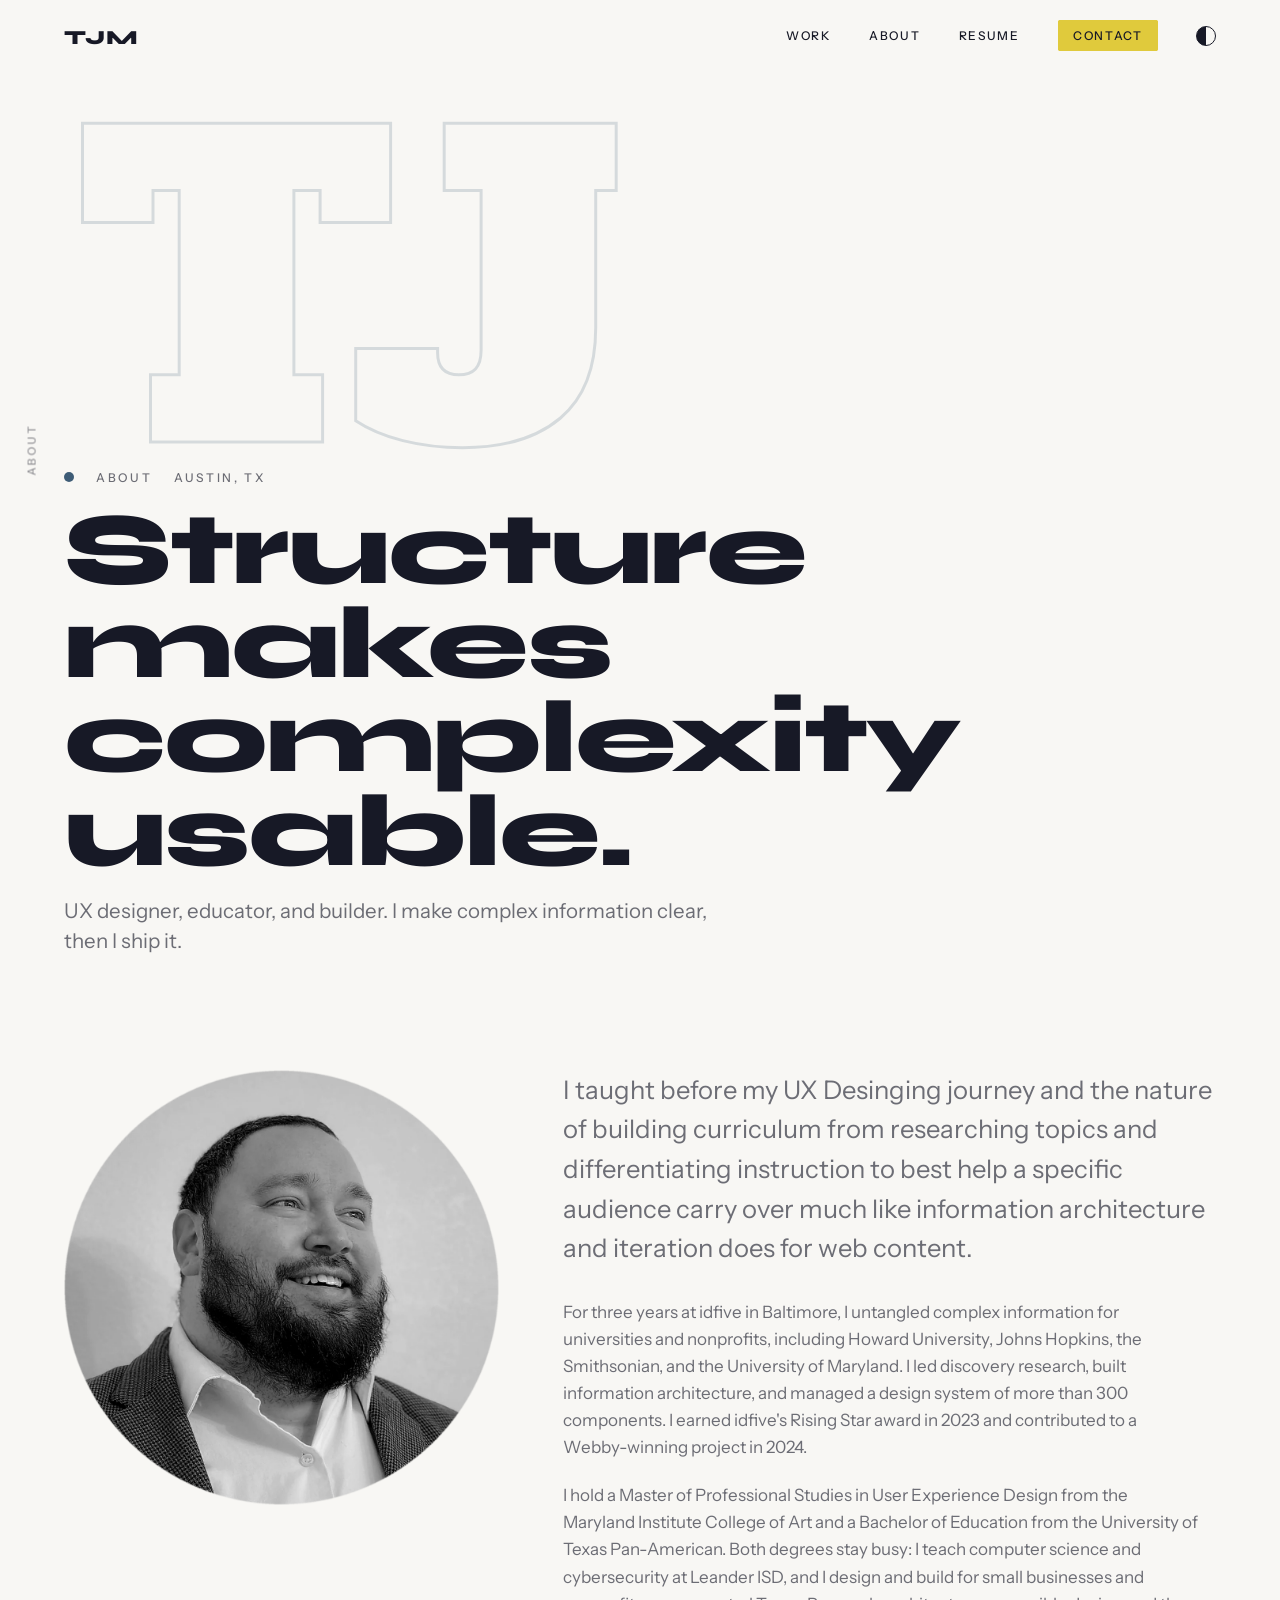
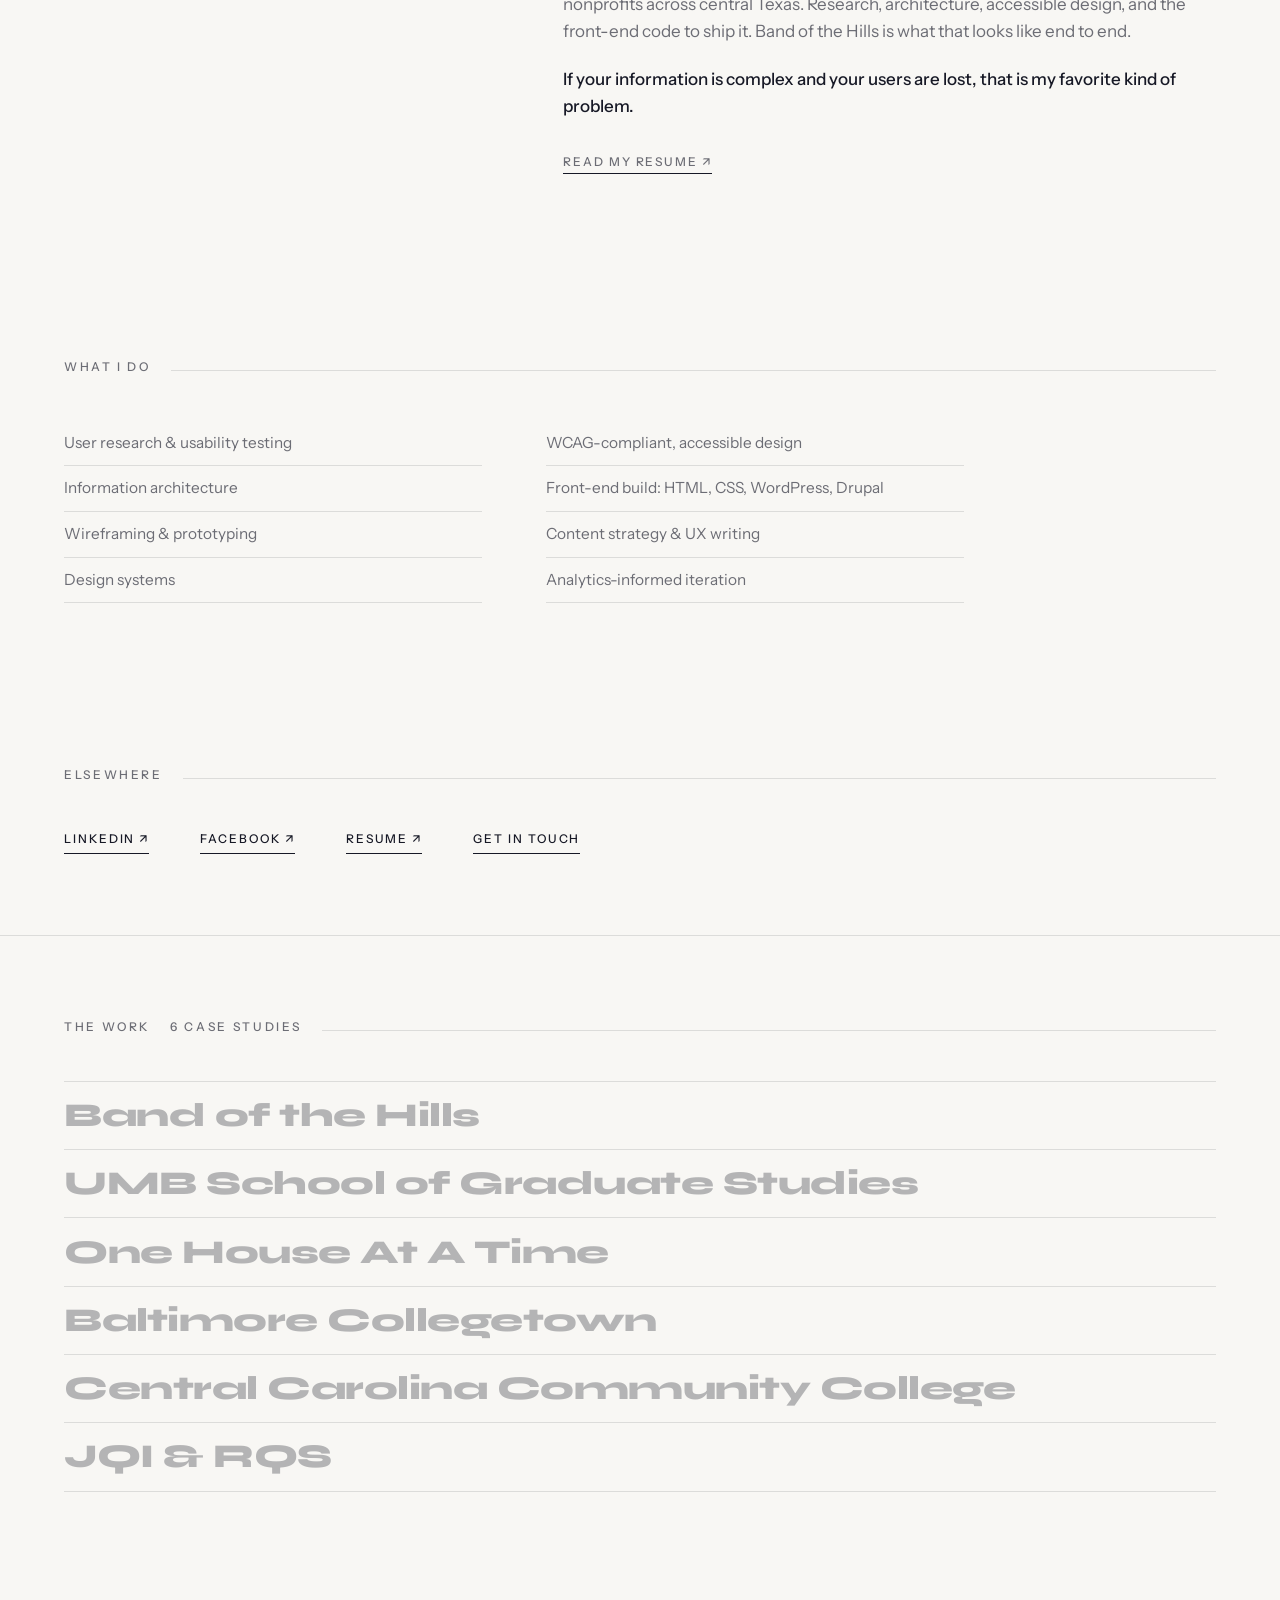
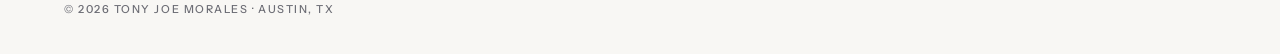
==== commit 5ffae812: "Revise bio paragraph for clarity and focus Updated the biography paragraph to reflect changes in UX " ====
--- a/about/index.html
+++ b/about/index.html
@@ -11,7 +11,7 @@
 <link rel="preconnect" href="https://fonts.googleapis.com" />
 <link rel="preconnect" href="https://fonts.gstatic.com" crossorigin />
 <link href="https://fonts.googleapis.com/css2?family=Alfa+Slab+One&family=Syne:wght@700;800&family=Instrument+Sans:wght@400;500;600&display=swap" rel="stylesheet" />
-<link rel="stylesheet" href="../assets/style.css?v=1784399320" />
+<link rel="stylesheet" href="../assets/style.css?v=1784519322" />
 <script>try{var c=sessionStorage.getItem("tjm-xfade");if(c){document.documentElement.style.setProperty("--xfade",c);document.documentElement.classList.add("xfading");sessionStorage.removeItem("tjm-xfade")}}catch(e){}</script>
 </head>
 <body class="p-violet">
@@ -45,7 +45,7 @@
     <span class="mono-mark" aria-hidden="true">TJ</span>
   </figure>
   <div class="bio">
-    <p class="lede reveal">I taught music before I designed for the web, and the two disciplines rest on the same idea. Music is a structural system that helps people understand and interpret sound much like information architecture does for content.</p>
+    <p class="lede reveal">I taught before my UX Desinging journey and the nature of building curriculum from researching topics and differentiating instruction to best help a specific audience carry over much like information architecture and iteration does for web content.</p>
     <p class="reveal">For three years at idfive in Baltimore, I untangled complex information for universities and nonprofits, including Howard University, Johns Hopkins, the Smithsonian, and the University of Maryland. I led discovery research, built information architecture, and managed a design system of more than 300 components. I earned idfive's Rising Star award in 2023 and contributed to a Webby-winning project in 2024.</p>
     <p class="reveal">I hold a Master of Professional Studies in User Experience Design from the Maryland Institute College of Art and a Bachelor of Education from the University of Texas Pan-American. Both degrees stay busy: I teach computer science and cybersecurity at Leander ISD, and I design and build for small businesses and nonprofits across central Texas. Research, architecture, accessible design, and the front-end code to ship it. Band of the Hills is what that looks like end to end.</p>
     <p class="reveal"><strong>If your information is complex and your users are lost, that is my favorite kind of problem.</strong></p>
@@ -93,6 +93,6 @@
   <span>&copy; 2026 Tony Joe Morales &middot; Austin, TX</span>
 </footer>
 
-<script src="../assets/main.js?v=1784399320"></script>
+<script src="../assets/main.js?v=1784519322"></script>
 </body>
 </html>
--- a/assets/style.css
+++ b/assets/style.css
@@ -475,20 +475,7 @@
 html.loading nav,html.loading .hero .scrollcue,html.loading .hero .meta{opacity:0}
 html.loading .hero h1 .row span{animation-play-state:paused}
 
-/* ---------- scroll cube (desktop, fine pointer) ---------- */
-.cube-track{position:relative}
-.cube-stage{position:sticky;top:0;height:100svh;display:flex;flex-direction:column;justify-content:center;overflow:hidden}
-.cube-stage .kicker{position:absolute;top:clamp(20px,4vh,44px);left:var(--gutter);right:var(--gutter);margin:0}
-.cube-scene{height:min(86svh,980px);margin:0 calc(var(--gutter)*0.5);perspective:1600px;overflow:hidden}
-.cube{position:relative;width:100%;height:100%;transform-style:preserve-3d;will-change:transform}
-.cube-face{position:absolute;inset:0;backface-visibility:hidden;background:var(--paper)}
-.cube-face .case{height:100%;border-top:1px solid var(--ink-12);border-bottom:1px solid var(--ink-12);min-height:0;padding:clamp(20px,3vh,36px) clamp(28px,3vw,56px)}
-.cube-face .case .plate img{max-height:72svh;object-fit:cover}
-.cube-hud{position:absolute;right:var(--gutter);bottom:clamp(20px,4vh,44px);font-family:var(--mono);font-weight:500;font-size:12px;letter-spacing:.18em;color:var(--ink-60)}
-.cube-hud b{font-weight:500;color:var(--ink)}
-
-
-/* back-to-top: appears after the cube completes its cycle */
+/* back-to-top */
 .totop{position:fixed;right:var(--gutter);bottom:clamp(20px,4vh,40px);z-index:55;
   width:52px;height:52px;border:1px solid var(--ink-12);border-radius:50%;
   display:flex;align-items:center;justify-content:center;
@@ -568,11 +555,6 @@
   text-transform:uppercase;color:var(--ink-30);margin-top:12px;display:flex;align-items:center;gap:8px;line-height:1.5}
 .move .imgs figcaption::before,.move .showcase.nat figcaption::before{content:'';width:16px;height:1px;background:var(--c);flex:none}
 .move .showcase.nat figure{overflow:visible}
-/* cube: escape hatch */
-.cube-skip{position:absolute;left:var(--gutter);bottom:clamp(20px,4vh,44px);z-index:5;
-  font-family:var(--mono);font-weight:500;font-size:11px;letter-spacing:.18em;text-transform:uppercase;
-  color:var(--ink-60);border-bottom:1px solid var(--ink-12);padding-bottom:3px}
-.cube-skip:hover,.cube-skip:focus-visible{color:var(--ink);border-color:var(--ink)}
 
 /* IA before/after artifact */
 .ia-chapter{min-height:auto;padding-top:clamp(56px,9vh,100px);padding-bottom:clamp(56px,9vh,100px)}
@@ -586,7 +568,7 @@
 
 .hmw-note{font-family:var(--mono);font-weight:500;font-size:10.5px;letter-spacing:.18em;text-transform:uppercase;color:var(--ink-30);margin-top:clamp(20px,3vh,34px)}
 
-/* ---------- interactive card group (replaces the pinned cube) ---------- */
+/* ---------- interactive card group ---------- */
 .case{position:relative}
 @media(min-width:981px) and (hover:hover) and (pointer:fine){
   .work{position:relative}
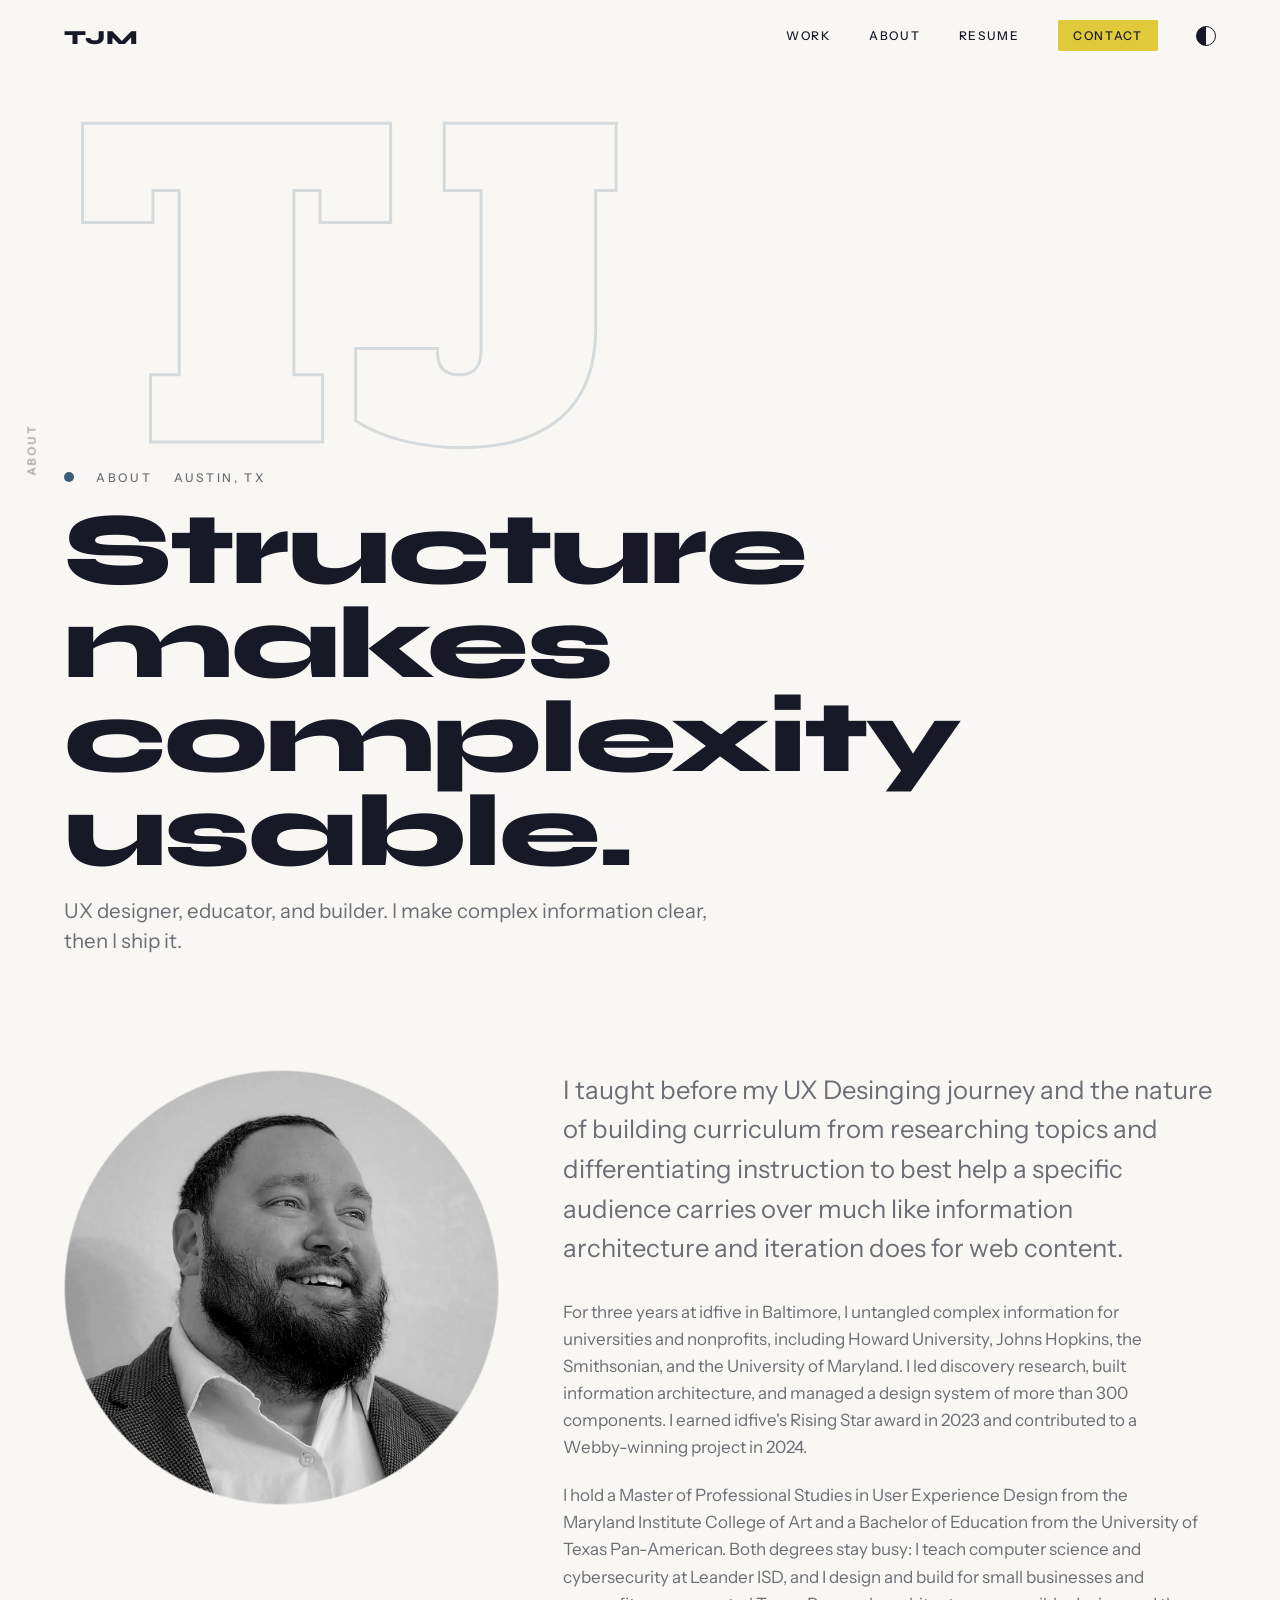
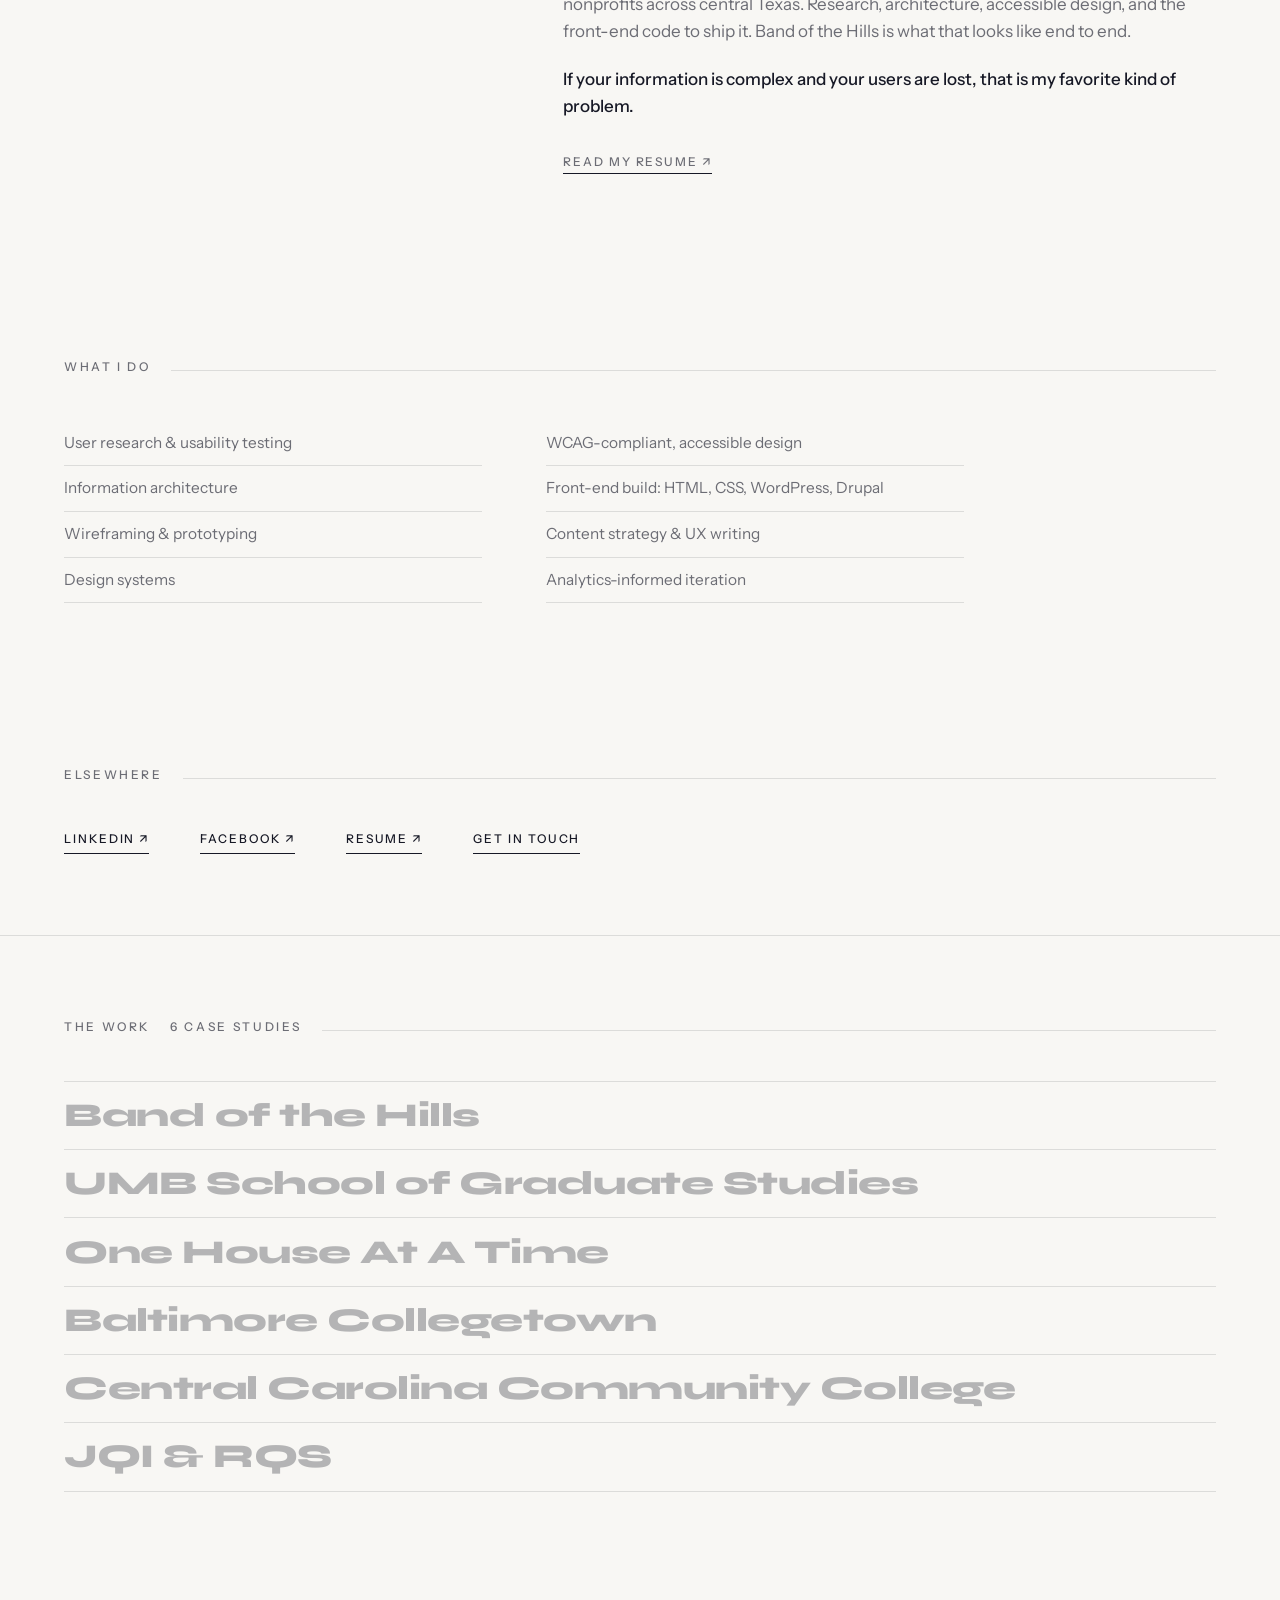
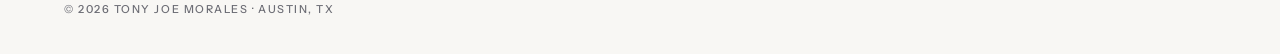
==== commit 56198448: "Correct grammar in bio paragraph" ====
--- a/about/index.html
+++ b/about/index.html
@@ -45,7 +45,7 @@
     <span class="mono-mark" aria-hidden="true">TJ</span>
   </figure>
   <div class="bio">
-    <p class="lede reveal">I taught before my UX Desinging journey and the nature of building curriculum from researching topics and differentiating instruction to best help a specific audience carry over much like information architecture and iteration does for web content.</p>
+    <p class="lede reveal">I taught before my UX Desinging journey and the nature of building curriculum from researching topics and differentiating instruction to best help a specific audience carries over much like information architecture and iteration does for web content.</p>
     <p class="reveal">For three years at idfive in Baltimore, I untangled complex information for universities and nonprofits, including Howard University, Johns Hopkins, the Smithsonian, and the University of Maryland. I led discovery research, built information architecture, and managed a design system of more than 300 components. I earned idfive's Rising Star award in 2023 and contributed to a Webby-winning project in 2024.</p>
     <p class="reveal">I hold a Master of Professional Studies in User Experience Design from the Maryland Institute College of Art and a Bachelor of Education from the University of Texas Pan-American. Both degrees stay busy: I teach computer science and cybersecurity at Leander ISD, and I design and build for small businesses and nonprofits across central Texas. Research, architecture, accessible design, and the front-end code to ship it. Band of the Hills is what that looks like end to end.</p>
     <p class="reveal"><strong>If your information is complex and your users are lost, that is my favorite kind of problem.</strong></p>
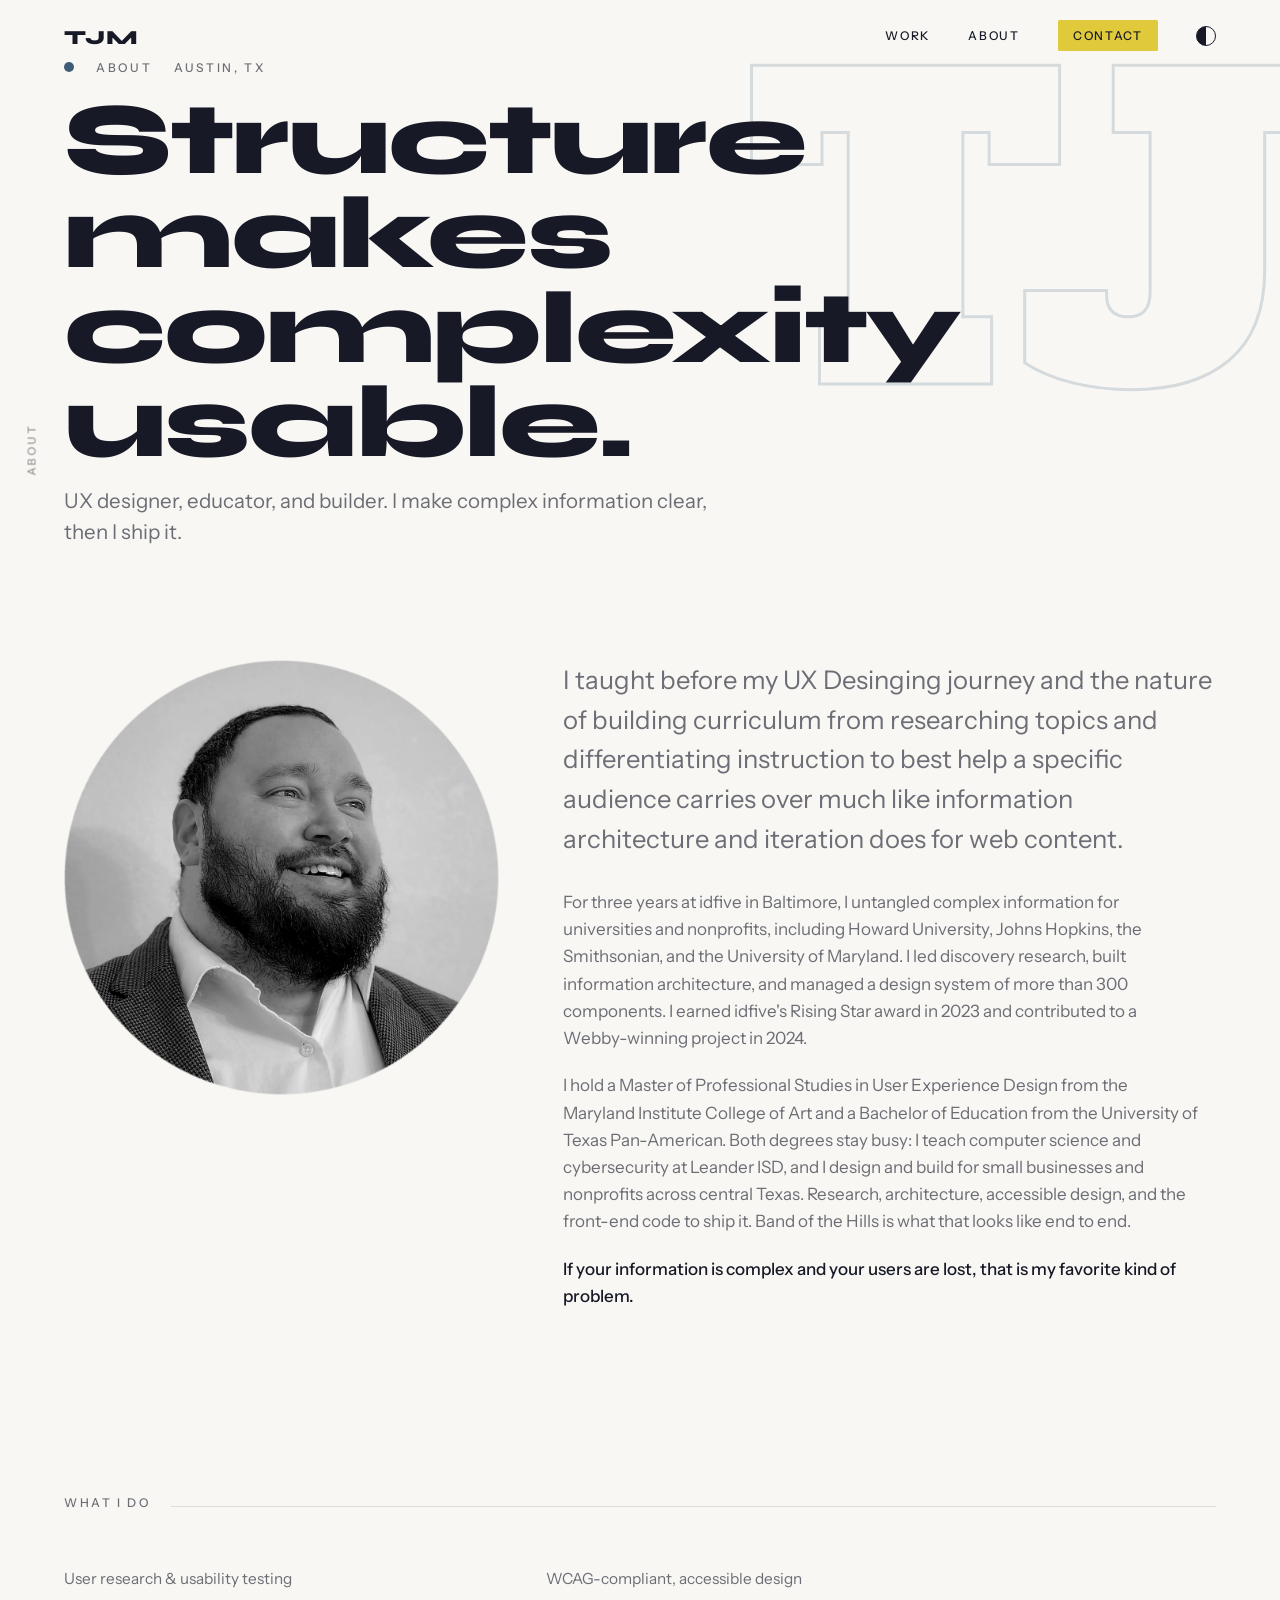
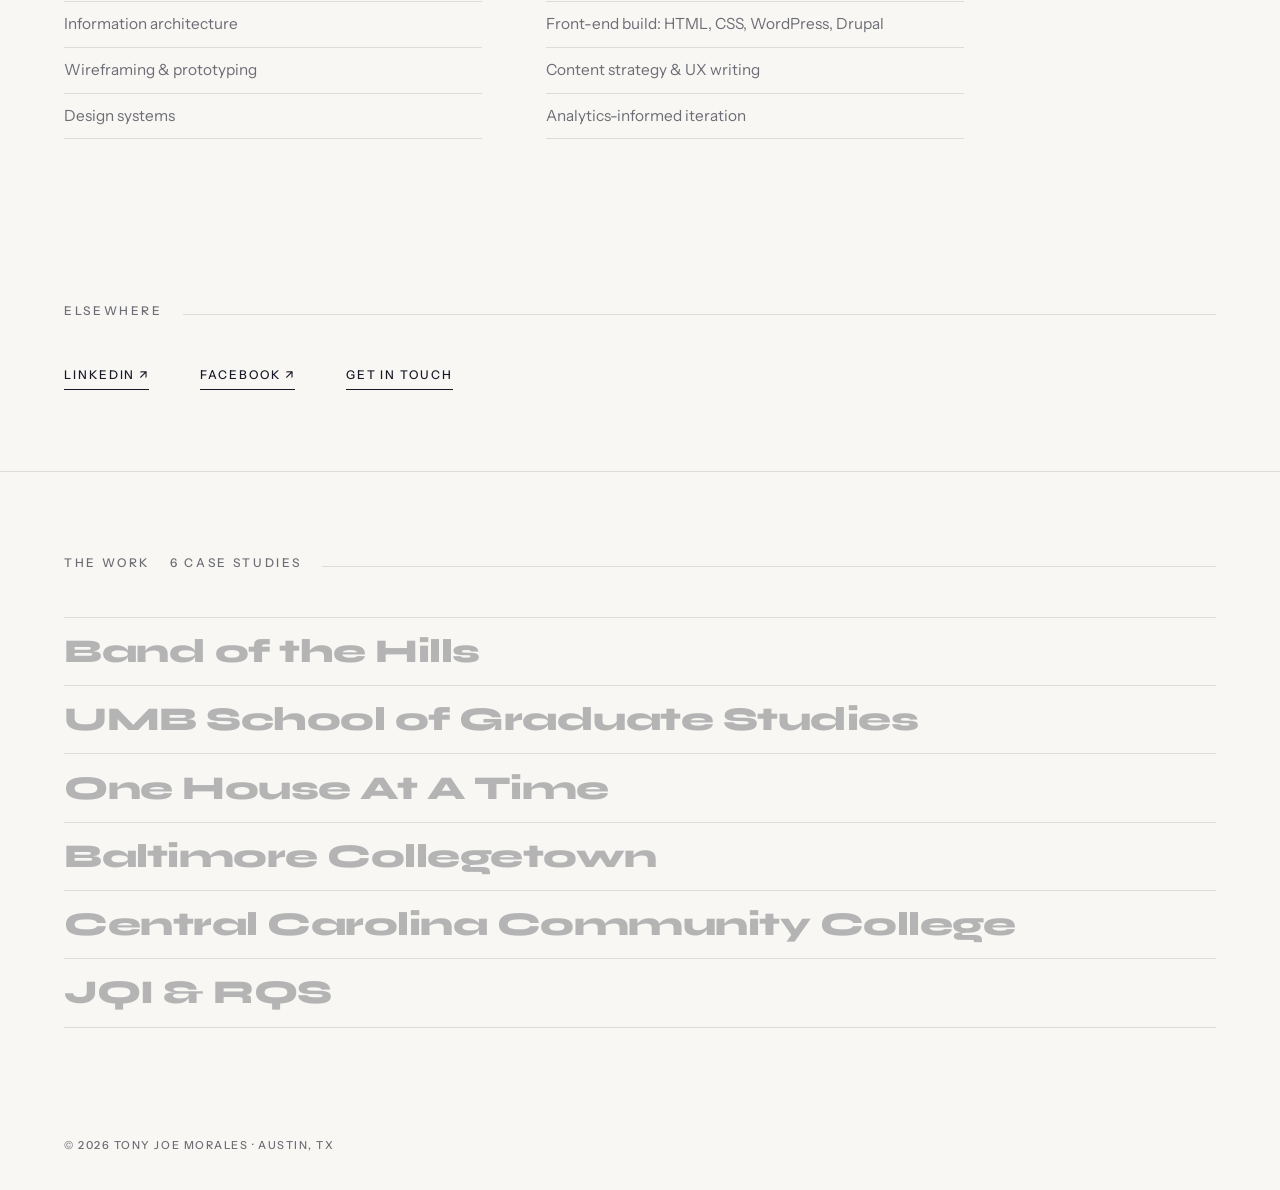
==== commit c5d1b30b: "Remove resume links from About page Removed resume links from the About page." ====
--- a/about/index.html
+++ b/about/index.html
@@ -4,7 +4,7 @@
 <meta charset="UTF-8" />
 <meta name="viewport" content="width=device-width, initial-scale=1" />
 <title>About &middot; Tony Joe Morales</title>
-<meta name="description" content="Austin-based UX designer. Research-driven design that makes complex information clear, from architecture to accessible front-end code." />
+<meta name="description" content="Austin based UX designer. Research driven design that makes complex information clear, from architecture to accessible front-end code." />
 <meta property="og:title" content="About Tony Joe Morales" />
 <script>try{var t=localStorage.getItem("tjm-theme");if(t==="dark")document.documentElement.setAttribute("data-theme","dark")}catch(e){}</script>
 <link rel="icon" href="data:image/svg+xml,%3Csvg xmlns='http://www.w3.org/2000/svg' viewBox='0 0 64 64'%3E%3Crect width='64' height='64' rx='12' fill='%23101010'/%3E%3Ctext x='32' y='42' font-family='Arial,sans-serif' font-weight='800' font-size='26' fill='%23FAFAF8' text-anchor='middle'%3ETJ%3C/text%3E%3C/svg%3E" />
@@ -26,7 +26,6 @@
   <ul>
     <li><a href="../#work">Work</a></li>
     <li><a href="./" aria-current="page">About</a></li>
-    <li><a href="../assets/tony-joe-morales-resume.pdf" target="_blank" rel="noopener">Resume</a></li>
     <li><a class="nav-cta" href="mailto:tonyjoemorales@gmail.com?subject=Website%20Inquiry">Contact</a></li>
     <li><button class="theme-toggle" id="themeToggle" aria-label="Toggle dark mode" aria-pressed="false"></button></li>
   </ul>
@@ -49,7 +48,6 @@
     <p class="reveal">For three years at idfive in Baltimore, I untangled complex information for universities and nonprofits, including Howard University, Johns Hopkins, the Smithsonian, and the University of Maryland. I led discovery research, built information architecture, and managed a design system of more than 300 components. I earned idfive's Rising Star award in 2023 and contributed to a Webby-winning project in 2024.</p>
     <p class="reveal">I hold a Master of Professional Studies in User Experience Design from the Maryland Institute College of Art and a Bachelor of Education from the University of Texas Pan-American. Both degrees stay busy: I teach computer science and cybersecurity at Leander ISD, and I design and build for small businesses and nonprofits across central Texas. Research, architecture, accessible design, and the front-end code to ship it. Band of the Hills is what that looks like end to end.</p>
     <p class="reveal"><strong>If your information is complex and your users are lost, that is my favorite kind of problem.</strong></p>
-    <p class="reveal bio-cta"><a href="../assets/tony-joe-morales-resume.pdf" target="_blank" rel="noopener">Read my resume &nearr;</a></p>
   </div>
 </section>
 
@@ -72,7 +70,6 @@
   <div class="row-links">
     <a href="https://www.linkedin.com/in/tonyjoemorales" target="_blank" rel="noopener">LinkedIn &nearr;</a>
     <a href="https://www.facebook.com/tonyjoemorales" target="_blank" rel="noopener">Facebook &nearr;</a>
-    <a href="../assets/tony-joe-morales-resume.pdf" target="_blank" rel="noopener">Resume &nearr;</a>
     <a href="mailto:tonyjoemorales@gmail.com?subject=Website%20Inquiry">Get in touch</a>
   </div>
 </section>
--- a/assets/style.css
+++ b/assets/style.css
@@ -253,20 +253,79 @@
 .ai-link:hover,.ai-link:focus-visible{color:var(--gold-deep);border-color:var(--gold-deep)}
 @media(max-width:760px){.ai-split{grid-template-columns:1fr;gap:22px;align-items:start}.ai-body{border-left:0;padding-left:0}}
 
-.quotes{display:grid;grid-template-columns:repeat(auto-fit,minmax(280px,1fr));gap:clamp(28px,4vw,64px)}
-.quotes figure blockquote{
+:root{--ease-dramatic:cubic-bezier(.85,0,.15,1)}
+
+.quotes{display:block;max-width:none}
+
+.q-viewport{
+  position:relative;overflow:hidden;
+  height:clamp(320px,44vh,520px);
+  -webkit-mask-image:linear-gradient(90deg,transparent 0,#000 10%,#000 90%,transparent 100%);
+  mask-image:linear-gradient(90deg,transparent 0,#000 10%,#000 90%,transparent 100%);
+}
+.q-track{display:flex;align-items:center;height:100%;transition:transform 1s var(--ease-dramatic)}
+.q-slide{
+  flex:0 0 auto;width:min(640px,72vw);box-sizing:border-box;
+  padding:0 clamp(20px,3vw,40px);
+  opacity:.32;transition:opacity .9s var(--ease-dramatic);
+}
+.q-slide.is-active{opacity:1}
+
+.q-slide blockquote{
   font-size:clamp(17px,1.5vw,21px);line-height:1.55;
-  border-left:2px solid var(--ink);padding-left:22px;
-  transition:border-color .4s var(--ease);
-}
-.quotes figure:nth-child(1):hover blockquote{border-color:var(--violet)}
-.quotes figure:nth-child(2):hover blockquote{border-color:var(--teal)}
-.quotes figure:nth-child(3):hover blockquote{border-color:var(--rose)}
-.quotes figcaption{
-  margin-top:18px;padding-left:24px;
-  font-family:var(--mono);font-weight:500;font-size:12px;letter-spacing:.12em;text-transform:uppercase;color:var(--ink-60);
-}
-.quotes figcaption b{color:var(--ink);font-weight:500;display:block}
+  border-left:2px solid var(--qc,var(--ink));padding-left:22px;
+  opacity:.4;transform:translateY(10px);
+  transition:opacity .9s var(--ease-dramatic),transform .9s var(--ease-dramatic);
+}
+.q-slide figcaption{
+  margin-top:18px;padding-left:24px;font-family:var(--mono);font-weight:500;
+  font-size:12px;letter-spacing:.12em;text-transform:uppercase;color:var(--ink-60);
+  opacity:.4;transform:translateY(10px);
+  transition:opacity .9s var(--ease-dramatic) .12s,transform .9s var(--ease-dramatic) .12s;
+}
+.q-slide figcaption b{color:var(--ink);font-weight:500;display:block}
+.q-slide.is-active blockquote,.q-slide.is-active figcaption{opacity:1;transform:translateY(0)}
+
+.q-arrow{
+  position:absolute;top:50%;transform:translateY(-50%);
+  height:66%;width:clamp(56px,7vw,120px);
+  border:none;background:transparent;padding:0;margin:0;
+  -webkit-appearance:none;appearance:none;outline:none;
+  display:flex;align-items:center;justify-content:center;
+  cursor:pointer;z-index:3;
+}
+.q-prev{left:0}
+.q-next{right:0}
+.q-arrow:focus-visible{outline:2px solid var(--gold-deep);outline-offset:6px;border-radius:2px}
+
+.chev{
+  --bw:clamp(6px,1.1vh,12px);
+  display:block;
+  width:clamp(60px,8.4vh,128px);height:clamp(60px,8.4vh,128px);
+  border-top:var(--bw) solid var(--ink-60);
+  opacity:.7;
+  transition:opacity .35s var(--ease),transform .35s var(--ease),border-color .35s var(--ease);
+}
+.q-prev .chev{border-left:var(--bw) solid var(--ink-60);transform:rotate(-45deg)}
+.q-next .chev{border-right:var(--bw) solid var(--ink-60);transform:rotate(45deg)}
+.q-arrow:hover .chev,.q-arrow:focus-visible .chev{opacity:1;border-color:var(--ink)}
+.q-prev:hover .chev{transform:rotate(-45deg) translate(-4px,-4px)}
+.q-next:hover .chev{transform:rotate(45deg) translate(4px,-4px)}
+
+.q-dots{display:flex;justify-content:center;gap:12px;margin-top:clamp(20px,3vh,32px)}
+.q-dot{width:8px;height:8px;border-radius:50%;border:none;padding:0;background:var(--ink-12);cursor:pointer;transition:background-color .4s var(--ease),transform .4s var(--ease)}
+.q-dot.is-active{background:var(--gold-deep);transform:scale(1.4)}
+.q-dot:hover{background:var(--ink-30)}
+
+@media(max-width:700px){
+  .q-viewport{height:clamp(220px,50vh,340px);
+    mask-image:linear-gradient(90deg,transparent 0,#000 6%,#000 94%,transparent 100%);
+    -webkit-mask-image:linear-gradient(90deg,transparent 0,#000 6%,#000 94%,transparent 100%);
+  }
+  .q-arrow{height:44%;width:34px}
+  .chev{--bw:4px;width:32px;height:32px}
+  .q-slide{width:82vw}
+}
 
 /* ---------- contact ---------- */
 /* ---------- buttons ---------- */
@@ -330,9 +389,10 @@
 .chero{justify-content:flex-start;min-height:auto;padding-top:clamp(58px,6vh,80px);padding-bottom:clamp(24px,3.5vh,44px)}
 .ghost{position:absolute;right:-1vw;top:4vh;font-family:'Alfa Slab One',serif;font-weight:400;font-size:clamp(160px,32vw,540px);line-height:1;color:transparent;-webkit-text-stroke:3px var(--c);opacity:.18;user-select:none;pointer-events:none;z-index:0}
 .chapter>*{position:relative;z-index:1}
+.chero .ghost{position:absolute}
 .chero .eyebrow{font-family:var(--mono);font-weight:500;font-size:12px;letter-spacing:.22em;text-transform:uppercase;color:var(--ink-60);margin-bottom:16px;display:flex;gap:22px;align-items:baseline}
 .chero .eyebrow i{width:10px;height:10px;border-radius:50%;background:var(--c);display:inline-block;font-style:normal}
-.chero h1{font-family:var(--display);font-weight:800;font-size:clamp(30px,8vw,116px);line-height:.92;letter-spacing:-.02em;max-width:12ch;text-wrap:balance}
+.chero h1{font-family:var(--display);font-weight:800;font-size:clamp(30px,8vw,116px);line-height:.92;letter-spacing:-.02em;max-width:20ch;text-wrap:balance}
 .chero h1 .row{display:block;overflow:hidden}
 .chero h1 .row span{display:inline-block;animation:rise 1s var(--ease) both}
 .chero h1 .row:nth-child(2) span{animation-delay:.12s}
@@ -684,3 +744,15 @@
 @media(prefers-reduced-motion:reduce){
   .work>.case:hover .go .arrow{animation:none;transform:scale(1.2) scaleX(1.5)}
 }
+.about-intro{position:relative;overflow:hidden}
+.about-intro .collage{position:absolute;inset:0;z-index:0;pointer-events:none}
+.about-intro .collage span{position:absolute;display:block;overflow:hidden;border-radius:3px;box-shadow:0 18px 40px -14px rgba(0,0,0,.55);opacity:0;transform:scale(.92) rotate(var(--r,0deg));transition:opacity .5s var(--ease),transform .5s var(--ease)}
+.about-intro .collage span img{width:100%;height:100%;object-fit:cover;filter:grayscale(1) contrast(1.05)}
+.about-intro .scrim{position:absolute;inset:0;z-index:1;background:linear-gradient(135deg,rgba(8,8,10,.95) 0%,rgba(8,8,10,.82) 50%,rgba(8,8,10,.93) 100%);opacity:0;transition:opacity .5s var(--ease)}
+.about-intro .ai-split{position:relative;z-index:2}
+.about-intro:has(.ai-link:hover) .collage span,.about-intro:has(.ai-link:focus-visible) .collage span{opacity:1;transform:scale(1) rotate(var(--r,0deg));transition:opacity .6s var(--ease) var(--d,0s),transform .6s var(--ease) var(--d,0s)}
+.about-intro:has(.ai-link:hover) .scrim,.about-intro:has(.ai-link:focus-visible) .scrim{opacity:1}
+.about-intro:has(.ai-link:hover) .ai-head,.about-intro:has(.ai-link:focus-visible) .ai-head,.about-intro:has(.ai-link:hover) .ai-body p,.about-intro:has(.ai-link:focus-visible) .ai-body p{color:#fff}
+.about-intro:has(.ai-link:hover) .ai-body,.about-intro:has(.ai-link:focus-visible) .ai-body{border-color:rgba(255,255,255,.32)}
+.about-intro:has(.ai-link:hover) .ai-link,.about-intro:has(.ai-link:focus-visible) .ai-link{color:var(--gold);border-color:var(--gold)}
+@media(max-width:760px){.about-intro .collage,.about-intro .scrim{display:none}}
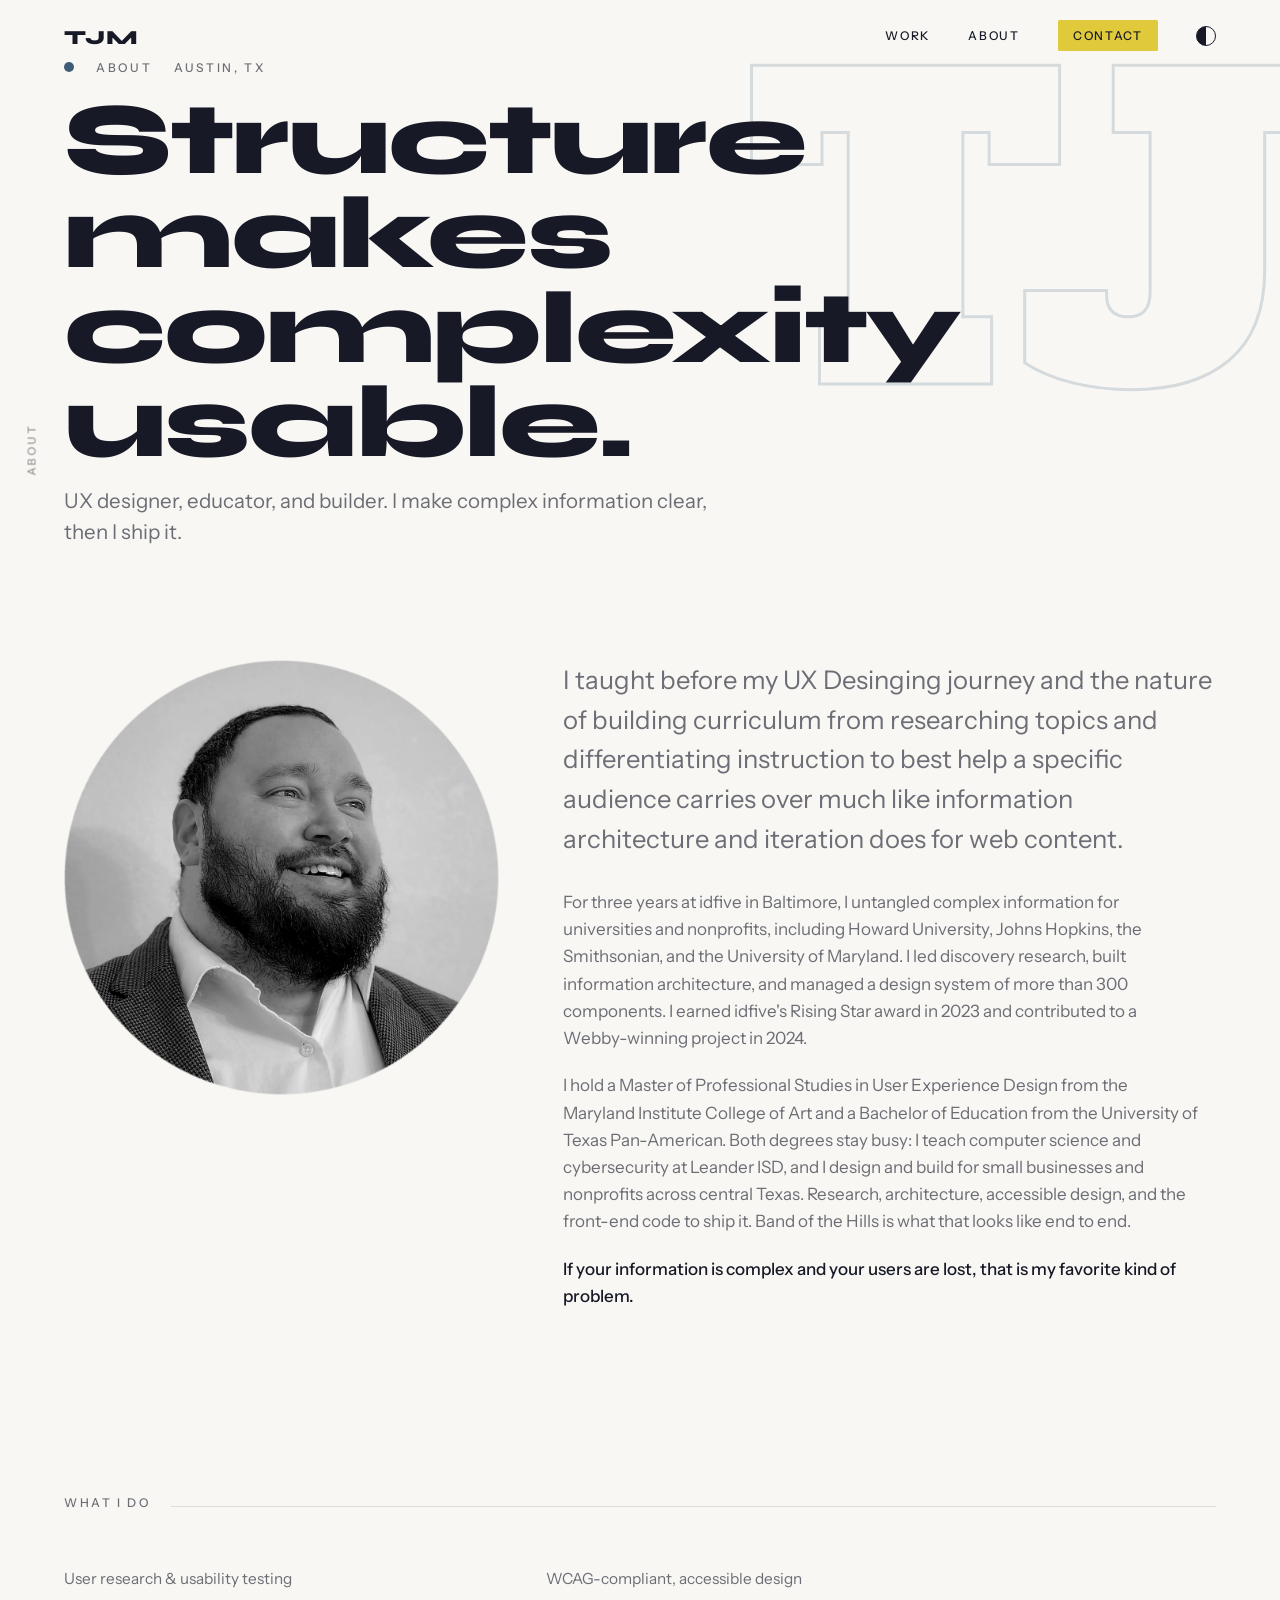
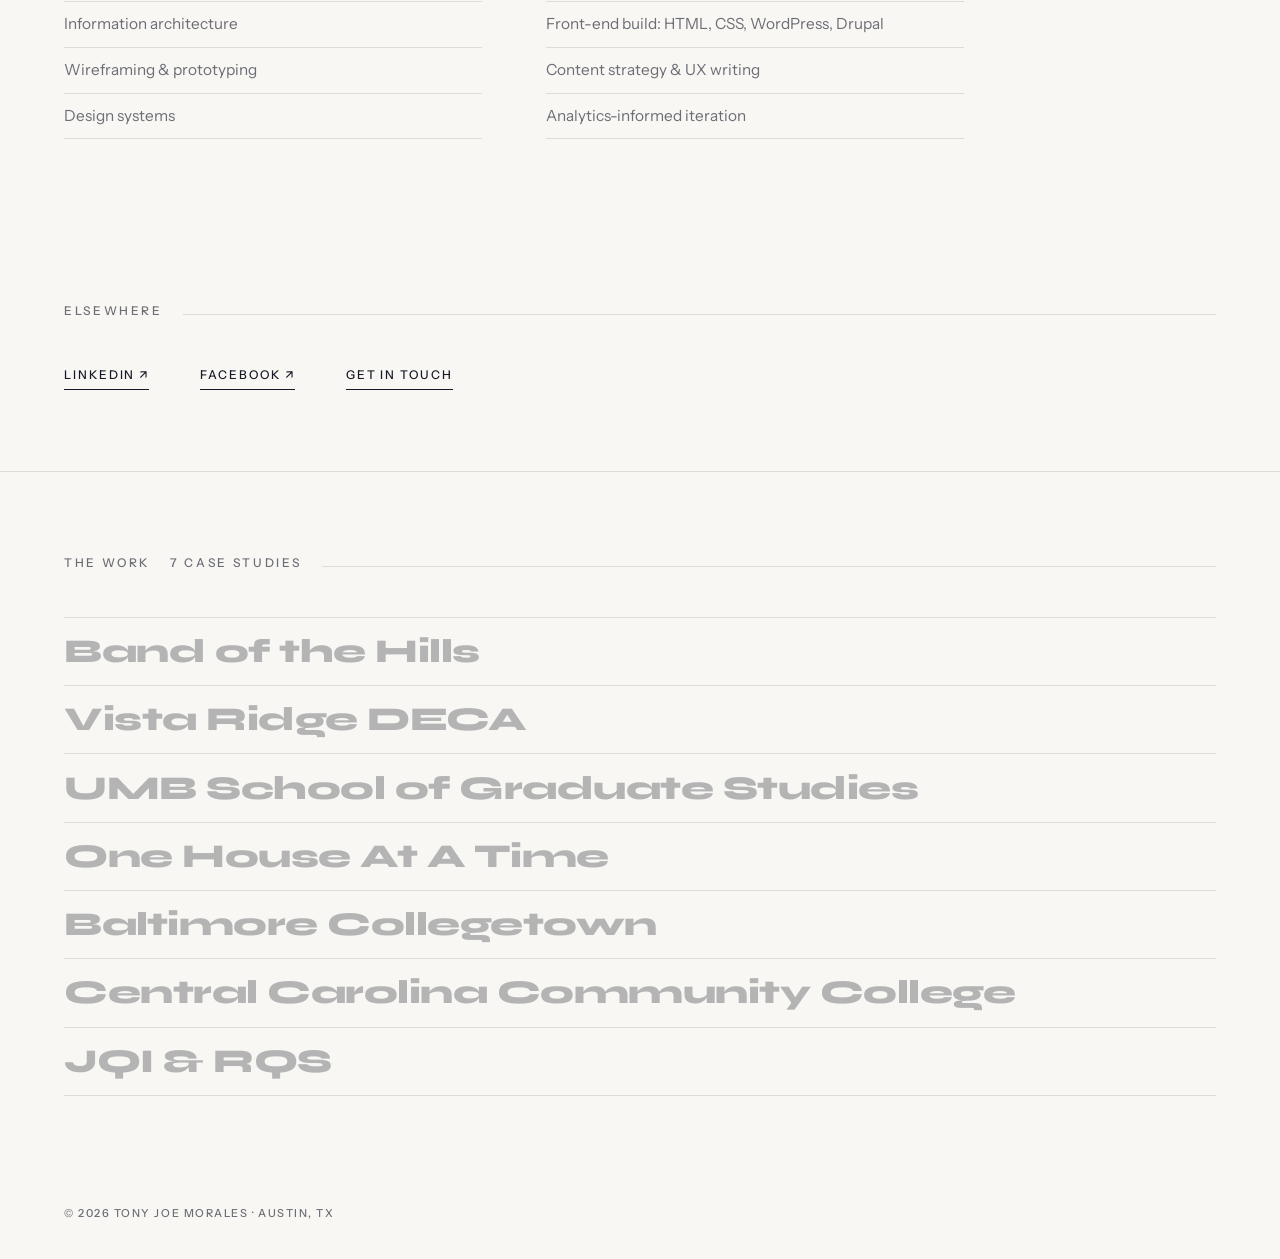
==== commit acfb1f7a: "Update case studies count and add new entry" ====
--- a/about/index.html
+++ b/about/index.html
@@ -75,9 +75,10 @@
 </section>
 
 <section class="morecases" data-rail="The work">
-  <div class="kick"><span>The work</span><span>6 case studies</span></div>
+  <div class="kick"><span>The work</span><span>7 case studies</span></div>
   <ul>
     <li><a href="../band-of-the-hills/" data-img="../assets/card-band.jpg" style="--hc:var(--lime-ink)"><span class="cname">Band of the Hills</span><span class="csec">Community arts</span></a></li>
+    <li><a href="../vrdeca/" data-img="../assets/card-vrdeca.jpg" style="--hc:var(--teal-ink)"><span class="cname">Vista Ridge DECA</span><span class="csec">Student organizations</span></a></li>
     <li><a href="../umb-graduate/" data-img="../assets/card-umb.jpg" style="--hc:var(--violet)"><span class="cname">UMB School of Graduate Studies</span><span class="csec">Higher education</span></a></li>
     <li><a href="../one-house/" data-img="../assets/card-one-house.jpg" style="--hc:var(--teal-ink)"><span class="cname">One House At A Time</span><span class="csec">Nonprofit &amp; civic</span></a></li>
     <li><a href="../baltimore-collegetown/" data-img="../assets/card-collegetown.jpg" style="--hc:var(--rose)"><span class="cname">Baltimore Collegetown</span><span class="csec">Strategic marketing</span></a></li>
--- a/assets/style.css
+++ b/assets/style.css
@@ -756,3 +756,21 @@
 .about-intro:has(.ai-link:hover) .ai-body,.about-intro:has(.ai-link:focus-visible) .ai-body{border-color:rgba(255,255,255,.32)}
 .about-intro:has(.ai-link:hover) .ai-link,.about-intro:has(.ai-link:focus-visible) .ai-link{color:var(--gold);border-color:var(--gold)}
 @media(max-width:760px){.about-intro .collage,.about-intro .scrim{display:none}}
+
+.windex{list-style:none}
+.windex-row a{display:flex;align-items:baseline;gap:clamp(16px,3vw,40px);padding:clamp(20px,3.4vh,36px) 0;border-top:1px solid var(--ink-12);transition:padding-left .4s var(--ease)}
+.windex-row:last-child a{border-bottom:1px solid var(--ink-12)}
+.wnum{font-family:var(--mono);font-weight:500;font-size:13px;color:var(--ink-30);flex:none;width:2.4ch}
+.wname{font-family:var(--display);font-weight:800;font-size:clamp(28px,5vw,72px);line-height:1;letter-spacing:-.015em;color:var(--ink-30);transition:color .35s var(--ease);flex:1;min-width:0}
+.wsec{font-family:var(--mono);font-weight:500;font-size:11px;letter-spacing:.16em;text-transform:uppercase;color:var(--ink-30);opacity:0;transform:translateX(10px);white-space:nowrap;flex:none;transition:opacity .4s var(--ease),transform .4s var(--ease),color .35s var(--ease)}
+.warrow{font-family:var(--display);font-weight:800;font-size:clamp(20px,2.4vw,32px);color:var(--hc);opacity:0;transform:translateX(-8px);transition:opacity .4s var(--ease),transform .4s var(--ease);flex:none}
+.windex-row a:hover,.windex-row a:focus-visible{padding-left:clamp(12px,2vw,28px)}
+.windex-row a:hover .wname,.windex-row a:focus-visible .wname{color:var(--ink)}
+.windex-row a:hover .wsec,.windex-row a:focus-visible .wsec{opacity:1;transform:none;color:var(--ink-60)}
+.windex-row a:hover .warrow,.windex-row a:focus-visible .warrow{opacity:1;transform:none}
+.work-peek{position:fixed;right:var(--gutter);top:50%;width:min(30vw,440px);aspect-ratio:16/10.5;z-index:70;pointer-events:none;overflow:hidden;background:var(--paper);border:1px solid var(--ink-12);box-shadow:0 34px 70px -18px rgba(16,16,16,.4);opacity:0;transform:translateY(-50%) scale(.95);transition:opacity .35s var(--ease),transform .35s var(--ease)}
+.work-peek.on{opacity:1;transform:translateY(-50%) scale(1)}
+.work-peek img{width:100%;height:100%;object-fit:cover;display:block;filter:grayscale(1) contrast(1.02);transition:filter .5s var(--ease)}
+.work-peek.on img{filter:grayscale(0)}
+@media(hover:none),(max-width:900px){.work-peek{display:none}}
+@media(max-width:640px){.wname{font-size:clamp(22px,7vw,34px)}.wsec{opacity:1;transform:none;white-space:normal}}
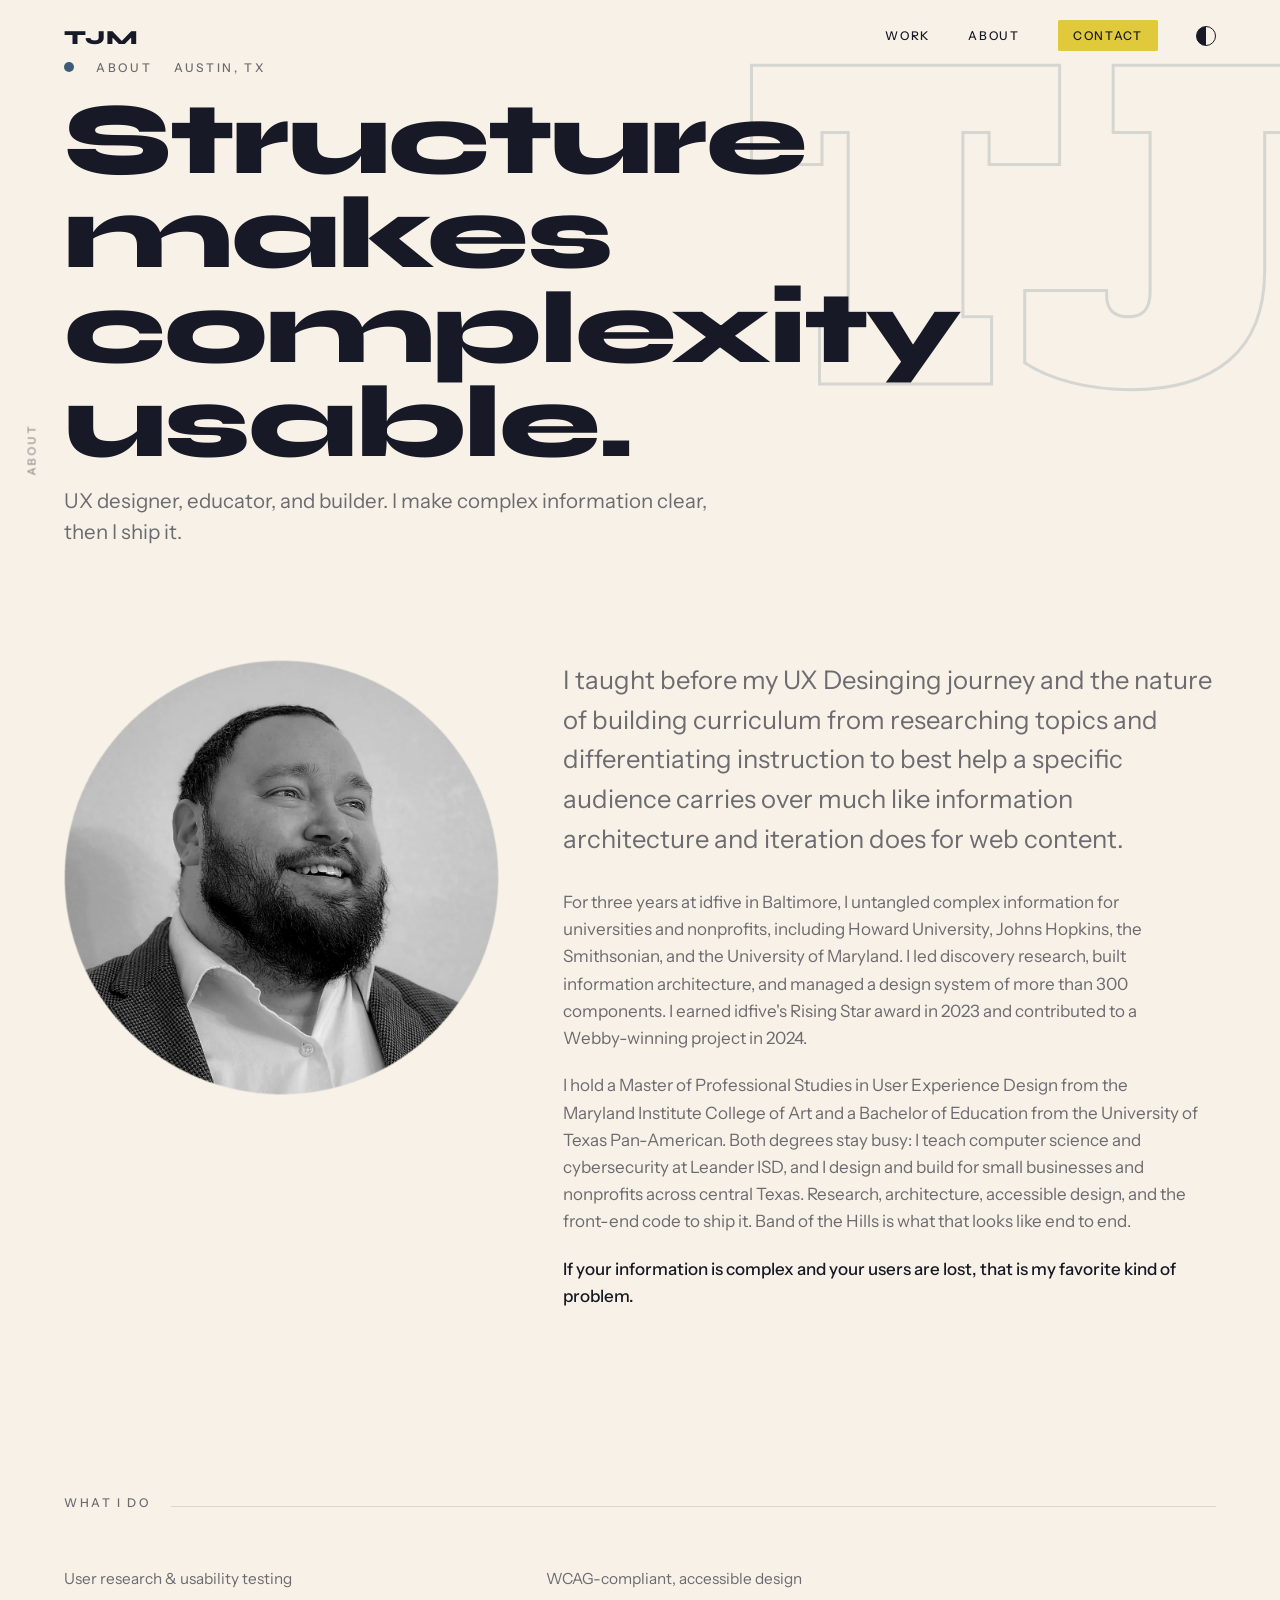
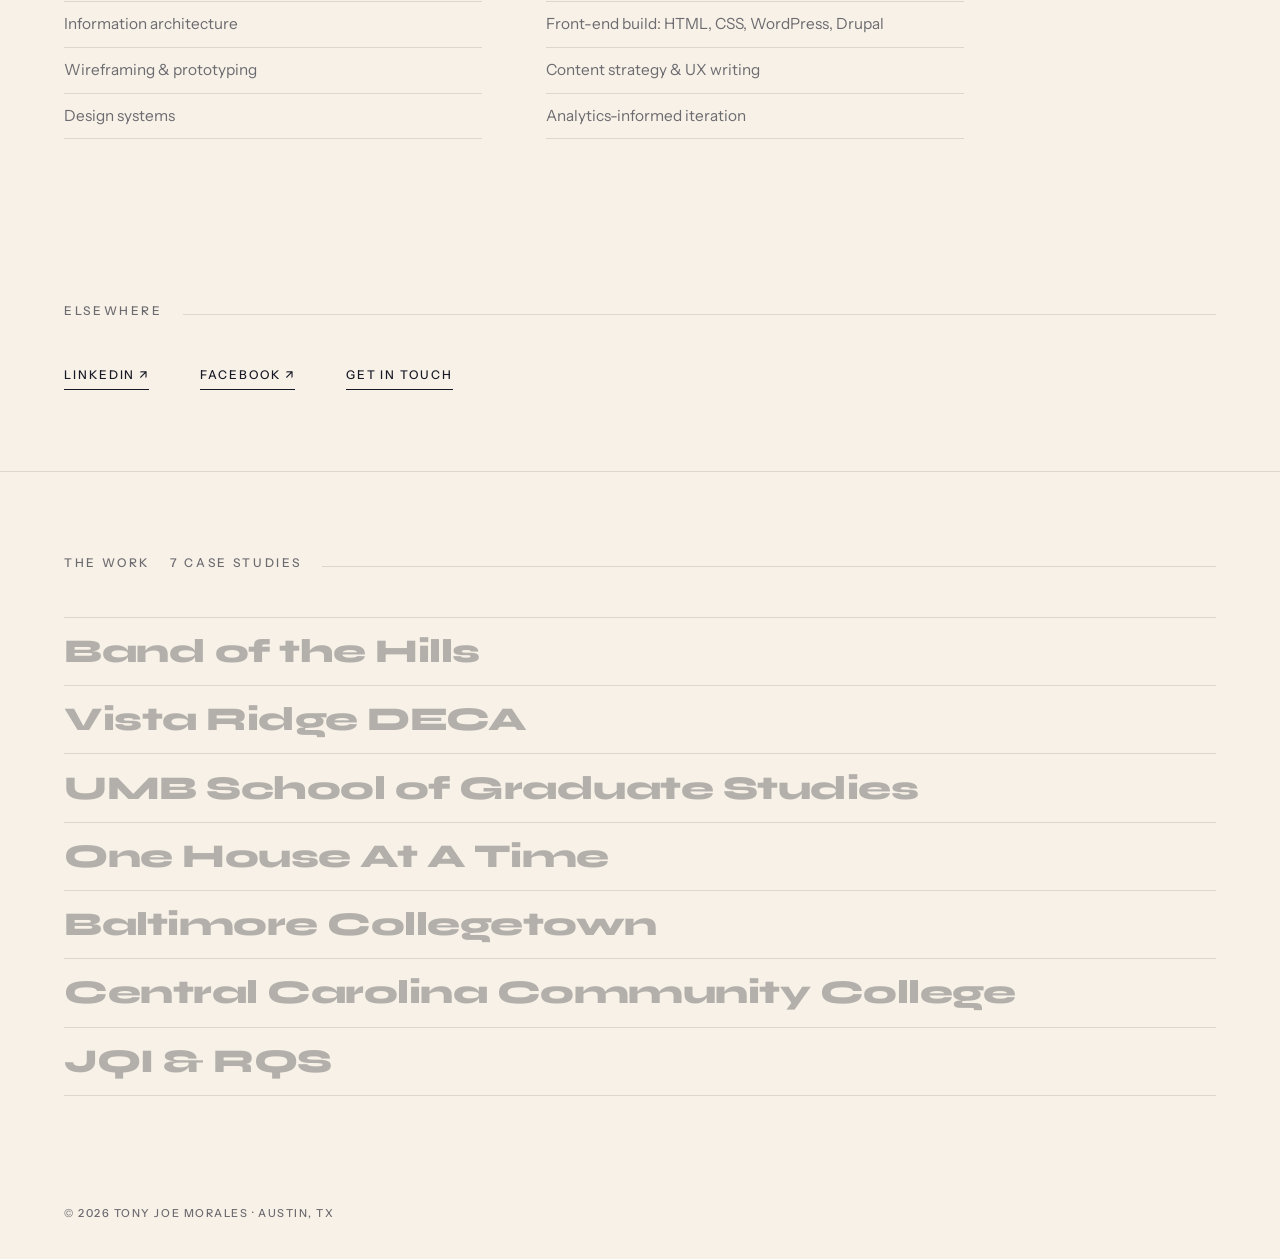
==== commit 42d748f9: "Fix external-link arrows rendering as emoji on mobile, catch up stale cache-bust The north-east arro" ====
--- a/about/index.html
+++ b/about/index.html
@@ -11,7 +11,7 @@
 <link rel="preconnect" href="https://fonts.googleapis.com" />
 <link rel="preconnect" href="https://fonts.gstatic.com" crossorigin />
 <link href="https://fonts.googleapis.com/css2?family=Alfa+Slab+One&family=Syne:wght@700;800&family=Instrument+Sans:wght@400;500;600&display=swap" rel="stylesheet" />
-<link rel="stylesheet" href="../assets/style.css?v=1784519322" />
+<link rel="stylesheet" href="../assets/style.css?v=1785980565" />
 <script>try{var c=sessionStorage.getItem("tjm-xfade");if(c){document.documentElement.style.setProperty("--xfade",c);document.documentElement.classList.add("xfading");sessionStorage.removeItem("tjm-xfade")}}catch(e){}</script>
 </head>
 <body class="p-violet">
@@ -68,8 +68,8 @@
 <section class="chapter" style="min-height:auto" data-rail="Elsewhere">
   <div class="kick"><span>Elsewhere</span></div>
   <div class="row-links">
-    <a href="https://www.linkedin.com/in/tonyjoemorales" target="_blank" rel="noopener">LinkedIn &nearr;</a>
-    <a href="https://www.facebook.com/tonyjoemorales" target="_blank" rel="noopener">Facebook &nearr;</a>
+    <a href="https://www.linkedin.com/in/tonyjoemorales" target="_blank" rel="noopener">LinkedIn &nearr;&#xFE0E;</a>
+    <a href="https://www.facebook.com/tonyjoemorales" target="_blank" rel="noopener">Facebook &nearr;&#xFE0E;</a>
     <a href="mailto:tonyjoemorales@gmail.com?subject=Website%20Inquiry">Get in touch</a>
   </div>
 </section>
--- a/assets/style.css
+++ b/assets/style.css
@@ -1,6 +1,6 @@
 
 :root{
-  --paper:#F8F7F4;
+  --paper:#F7F1E7;
   --ink:#171926;
   --ink-60:rgba(23,25,38,.62);
   --ink-30:rgba(23,25,38,.30);
@@ -94,6 +94,22 @@
 .dot.grow{width:56px;height:56px;background:#fff}
 @media(pointer:coarse){.dot{display:none}}
 
+/* ---------- flowfield: soft colour orbs that drift and shift hue as you move between sections ---------- */
+.flowfield{position:fixed;inset:0;z-index:-1;overflow:hidden;pointer-events:none}
+.forb{
+  position:absolute;top:22%;left:78%;width:52vw;aspect-ratio:1;border-radius:50%;
+  transform:translate(-50%,-50%);
+  background:var(--fc,var(--gold));
+  filter:blur(min(90px,9vw));opacity:.28;
+  transition:background-color 1.6s var(--ease);
+  will-change:transform;
+}
+.forb-b{top:68%;left:22%;width:44vw;opacity:.22;background:var(--fc2,var(--steel))}
+html[data-theme="dark"] .forb{opacity:.22}
+html[data-theme="dark"] .forb-b{opacity:.17}
+@media(prefers-reduced-motion:reduce){.forb{transition:none}}
+@media(max-width:700px){.flowfield{display:none}}
+
 /* ---------- nav ---------- */
 nav{
   position:fixed;top:0;left:0;right:0;z-index:50;
@@ -164,62 +180,6 @@
 
 /* ---------- work index ---------- */
 .work{padding-top:clamp(60px,10vh,120px)}
-.case{
-  display:grid;grid-template-columns:minmax(0,1.05fr) minmax(0,1fr);
-  gap:clamp(28px,5vw,72px);align-items:center;
-  min-height:88svh;
-  padding:clamp(44px,8vh,88px) 0;
-  border-top:1px solid var(--ink-12);
-  position:relative;
-  transition:background-color .6s var(--ease);
-}
-.case:last-of-type{border-bottom:1px solid var(--ink-12)}
-.case .num{
-  position:absolute;top:clamp(28px,5vh,52px);right:0;
-  font-family:var(--display);font-weight:800;font-size:clamp(15px,1.4vw,19px);
-  letter-spacing:.08em;color:var(--ink-60);transition:color .5s var(--ease);
-}
-.case h2{
-  font-family:var(--display);font-weight:800;
-  font-size:clamp(34px,4.6vw,68px);line-height:1;letter-spacing:-.015em;
-  margin-bottom:20px;
-}
-.case p{max-width:52ch;color:var(--ink-60);margin-bottom:28px}
-.case .stats{display:flex;gap:clamp(20px,3vw,44px);flex-wrap:wrap}
-.case .stats div{font-family:var(--mono);font-weight:500}
-.case .stats b{display:block;font-family:var(--display);font-weight:800;font-size:clamp(22px,2.4vw,34px);letter-spacing:-.01em;transition:color .5s var(--ease)}
-.case .stats small{font-size:11px;letter-spacing:.12em;text-transform:uppercase;color:var(--ink-60)}
-.case .go{
-  display:inline-flex;align-items:center;gap:10px;margin-top:32px;
-  font-family:var(--mono);font-weight:500;font-size:12px;letter-spacing:.18em;text-transform:uppercase;
-}
-.case .go .arrow{transition:transform .4s var(--ease)}
-.case .plate{
-  overflow:hidden;border:1px solid var(--ink-12);
-  aspect-ratio:16/10.5;background:#fff;
-}
-.case .plate img{
-  width:100%;height:100%;object-fit:cover;object-position:50% 30%;
-  filter:grayscale(1) contrast(1.02);
-  transform:scale(1.02);
-  transition:filter .7s var(--ease),transform 1.2s var(--ease);
-}
-.case:hover{background-color:var(--tint)}
-.case:hover .plate img,.case:focus-within .plate img{filter:grayscale(0);transform:scale(1.06)}
-.case:hover .stats b,.case:hover .num,.case:focus-within .stats b{color:var(--c-ink)}
-.case:hover .go .arrow{transform:translateX(8px)}
-.case:nth-of-type(even){grid-template-columns:minmax(0,1fr) minmax(0,1.05fr)}
-.case:nth-of-type(even) .plate{order:-1}
-@media(max-width:860px){
-  .case,.case:nth-of-type(even){grid-template-columns:1fr}
-  .case .plate,.case:nth-of-type(even) .plate{order:-1}
-}
-.case.c-violet{--c:var(--violet);--c-ink:var(--violet);--tint:rgba(94,63,186,.045)}
-.case.c-teal{--c:var(--teal);--c-ink:var(--teal-ink);--tint:rgba(63,186,155,.05)}
-.case.c-rose{--c:var(--rose);--c-ink:var(--rose);--tint:rgba(186,63,94,.045)}
-.case.c-lime{--c:var(--lime);--c-ink:var(--lime-ink);--tint:rgba(155,186,63,.06)}
-.case.c-blue{--c:var(--blue);--c-ink:var(--blue-ink);--tint:rgba(63,94,186,.05)}
-.case.c-amber{--c:var(--amber);--c-ink:var(--amber-ink);--tint:rgba(186,155,63,.06)}
 
 /* ---------- clients ---------- */
 .clients ul{list-style:none;max-width:none}
@@ -232,7 +192,7 @@
 .clients .csec{font-family:var(--mono);font-weight:500;font-size:11px;letter-spacing:.18em;text-transform:uppercase;
   color:var(--ink-30);opacity:0;transform:translateX(10px);white-space:nowrap;flex:none;
   transition:opacity .4s var(--ease),transform .4s var(--ease),color .35s var(--ease)}
-.clients .csec::after{content:' \2197'}
+.clients .csec::after{content:' \2197\FE0E'}
 .clients a:hover,.clients a:focus-visible{padding-left:clamp(10px,1.5vw,24px)}
 .clients a:hover .cname,.clients a:focus-visible .cname{color:var(--hc)}
 .clients a:hover .csec,.clients a:focus-visible .csec{opacity:1;transform:none;color:var(--ink-60)}
@@ -364,8 +324,6 @@
 
 /* touch devices have no hover: show color states by default */
 @media(hover:none){
-  .case .plate img{filter:none}
-  .case .stats b,.case .num{color:var(--c-ink)}
   .clients .cname{color:var(--hc)}
   .clients .csec{opacity:1;transform:none}
   .quotes figure:nth-child(1) blockquote{border-color:var(--violet)}
@@ -382,6 +340,8 @@
   .reveal{transform:none}
   .fly{transform:none;opacity:1}
   .dot{display:none}
+  .stackcard{opacity:1;transform:none}
+  .sc-media img{transform:none!important}
 }
 
 /* ---------- case study pages: full-screen chapters ---------- */
@@ -437,8 +397,18 @@
 .move .imgs.layer figure:nth-child(1){width:78%}
 .move .imgs.layer figure:nth-child(2){position:absolute;right:0;bottom:-10%;width:52%}
 .move .imgs.layer figure:nth-child(2) img{outline:5px solid var(--paper);border-radius:2px}
+.move .imgs.layer.lg figure:nth-child(1){width:94%}
+.move .imgs.layer.lg figure:nth-child(2){width:58%;bottom:-20%}
+/* Move 01's calendar pair is proportioned differently (the list-view crop is taller
+   relative to its width) than Move 03's video/photo pair, so the shared .lg overlap
+   numbers overlapped far more here - tuned separately to land at a similar ~110px peek */
+.move:nth-of-type(1) .imgs.layer.lg figure:nth-child(2){width:46%;bottom:-42%}
+.move:nth-of-type(4) .imgs.layer.lg figure:nth-child(2){bottom:-33%}
 .move .imgs.artifact img{width:auto;max-width:100%;height:auto;max-height:82vh;display:block;margin:0 auto}
+.move .imgs.artifact.campaigns img{transition:transform .5s var(--ease)}
+.move .imgs.artifact.campaigns figure:hover img{transform:scale(1.05)}
 .move .imgs.big img,.move .imgs.big video{width:110%;max-width:none;margin-left:-5%}
+.move .imgs.big.sm img,.move .imgs.big.sm video{width:70%;max-width:620px;max-height:60svh;margin:0 auto}
 .move .imgs.small img{width:90%;margin:0 auto}
 .move .imgs figure{overflow:visible}
 .move .imgs,.move .imgs figure,.move .imgs img{max-width:100%}
@@ -461,11 +431,10 @@
 .move.full .showcase figure{transform-origin:center center}
 .move.full .showcase figure:first-child{transform-origin:left center}
 .move.full .showcase figure:last-child{transform-origin:right center}
-.move.full .showcase figure:hover{z-index:20;position:relative;transform:scale(1.32);box-shadow:0 60px 110px -24px rgba(16,16,16,.55)}
+.move.full .showcase:not(.nat) figure:hover{z-index:20;position:relative;transform:scale(1.32);box-shadow:0 60px 110px -24px rgba(16,16,16,.55)}
 .move.full .showcase.nat{align-items:flex-start;margin:0 calc(var(--gutter) * -0.6)}
 .move.full .showcase.nat figure{aspect-ratio:auto;overflow:hidden}
 .move.full .showcase.nat figure img,.move.full .showcase.nat figure video{width:100%;height:auto;object-fit:contain}
-.move.full .showcase.nat figure:hover{transform:scale(1.32)}
 @media(max-width:860px){
   .move.full .showcase.nat{margin:0}
   .move.full .showcase{flex-direction:column;gap:18px}
@@ -477,6 +446,8 @@
   .move .imgs,.move:nth-of-type(even) .imgs{order:2}
   .move .imgs.layer figure:nth-child(1){width:90%}
   .move .imgs.layer figure:nth-child(2){position:static;width:64%;margin:-8% 0 0 auto}
+  .move .imgs.layer.lg figure:nth-child(1){width:100%}
+  .move .imgs.layer.lg figure:nth-child(2){width:74%}
   .move .imgs.big img,.move .imgs.small img,.move .imgs.big video,.move .imgs.small video{width:100%;margin:0}
 }
 
@@ -510,12 +481,12 @@
 .p-lime{--c:var(--lime);--c-ink:var(--lime-ink)}
 .p-blue{--c:var(--blue);--c-ink:var(--blue-ink)}
 .p-amber{--c:var(--amber);--c-ink:var(--amber-ink)}
+.p-steel{--c:var(--steel-soft);--c-ink:var(--teal-ink)}
 
 @media(max-width:768px){
   .hero h1{font-size:clamp(44px,13.5vw,150px)}
   .hero h1 .row.offset{padding-left:clamp(20px,9vw,120px)}
   .chero h1{font-size:clamp(24px,7.4vw,88px)}
-  .case h2{font-size:clamp(24px,6vw,56px);line-height:1.1;margin-bottom:30px}
   .bigline{font-size:clamp(22px,5vw,50px)}
   .hmw{font-size:clamp(22px,5vw,54px)}
   .move h3{font-size:clamp(18px,4.6vw,44px)}
@@ -628,16 +599,6 @@
 
 .hmw-note{font-family:var(--mono);font-weight:500;font-size:10.5px;letter-spacing:.18em;text-transform:uppercase;color:var(--ink-30);margin-top:clamp(20px,3vh,34px)}
 
-/* ---------- interactive card group ---------- */
-.case{position:relative}
-@media(min-width:981px) and (hover:hover) and (pointer:fine){
-  .work{position:relative}
-  .work .case{transition:filter .5s var(--ease),opacity .5s var(--ease),transform .5s var(--ease)}
-  .work.dim .case:not(:hover){filter:blur(4px) saturate(.4);opacity:.45}
-  .work.dim .case:hover{transform:scale(1.012);z-index:6}
-}
-@media(prefers-reduced-motion:reduce){.work.dim .case:not(:hover){filter:none;opacity:1}}
-
 .bio-cta{margin-top:1.6em}
 .bio-cta a{font-family:var(--mono);font-weight:500;font-size:12px;letter-spacing:.16em;text-transform:uppercase;border-bottom:1px solid var(--ink);padding-bottom:4px}
 .bio-cta a:hover{color:var(--violet);border-color:var(--violet)}
@@ -650,100 +611,17 @@
 html[data-theme="dark"] .case-peek,
 html[data-theme="dark"] .ia-fig .ia-svg{box-shadow:none}
 
-/* ---------- two-column card group ---------- */
-.work{display:grid;grid-template-columns:repeat(3,minmax(0,1fr));gap:clamp(16px,1.8vw,30px);align-items:stretch}
-.work>.kicker{grid-column:1/-1;margin-bottom:0}
-.work>.case,.work>.case:nth-of-type(even){
-  display:flex;flex-direction:column;gap:clamp(14px,1.6vw,22px);
-  grid-template-columns:none;min-height:0;
-  padding:clamp(16px,1.6vw,24px);
-  border:1px solid var(--ink-12);
-}
-.work>.case .plate,.work>.case:nth-of-type(even) .plate{order:-1;aspect-ratio:16/10;border:none}
-.work>.case .text{display:flex;flex-direction:column;flex:1}
-.work>.case h2{font-size:clamp(21px,2.1vw,32px);margin-bottom:12px}
-.work>.case p{max-width:46ch;margin-bottom:0;font-size:15.5px}
-.work>.case .go{margin-top:auto;padding-top:20px}
-@media(max-width:1180px){.work{grid-template-columns:repeat(2,minmax(0,1fr))}}
-@media(max-width:760px){.work{grid-template-columns:1fr}}
-
-/* ---------- editorial image cards: full-bleed art, text over a scrim, hover reveal ---------- */
-.work>.case,.work>.case:nth-of-type(even){
-  position:relative;display:block;padding:0;border:none;border-radius:12px;overflow:hidden;
-  aspect-ratio:4/3;background:var(--ink);
-  transition:transform .5s var(--ease),box-shadow .5s var(--ease),filter .5s var(--ease),opacity .5s var(--ease);
-}
-/* staggered card entrances: fade + rise, cascading left-to-right across each row */
-.work>.case{opacity:0}
-.work>.case.in{opacity:1}
-.work>.case:nth-of-type(3n+2){transition-delay:.1s}
-.work>.case:nth-of-type(3n){transition-delay:.2s}
-.work>.case .plate,.work>.case:nth-of-type(even) .plate{position:absolute;inset:0;aspect-ratio:auto;border:none;overflow:hidden}
-.work>.case .plate img{width:100%;height:100%;object-fit:cover;object-position:top;
-  filter:grayscale(1) contrast(1.02);transform:scale(1.02);
-  transition:filter .7s var(--ease),transform 1.2s var(--ease)}
-.work>.case::after{content:'';position:absolute;inset:0;z-index:1;pointer-events:none;
-  background:linear-gradient(180deg,rgba(8,8,10,0) 8%,rgba(8,8,10,.42) 42%,rgba(8,8,10,.82) 70%,rgba(8,8,10,.96) 100%)}
-.work>.case .text{position:absolute;left:0;right:0;bottom:0;z-index:2;display:block;
-  padding:clamp(18px,2vw,30px);color:#fff}
-.work>.case .ceyebrow{display:inline-flex;align-items:center;gap:8px;font-family:var(--mono);font-weight:500;
-  font-size:10px;letter-spacing:.18em;text-transform:uppercase;color:rgba(255,255,255,.75);margin-bottom:10px}
-.work>.case .ceyebrow::before{content:'';width:14px;height:1px;background:var(--c)}
-.work>.case h2{font-size:clamp(19px,1.55vw,26px);line-height:1.06;margin:0;color:#fff}
-.work>.case p{max-width:40ch;font-size:13.5px;line-height:1.55;color:rgba(255,255,255,.8);margin:0;
-  max-height:0;opacity:0;overflow:hidden;
-  transition:max-height .55s var(--ease),opacity .45s var(--ease),margin-top .55s var(--ease)}
-.work>.case .go{color:#fff;margin:0;padding:0;max-height:0;opacity:0;overflow:hidden;
-  transition:max-height .55s var(--ease),opacity .45s var(--ease),margin-top .55s var(--ease)}
-.work>.case:hover,.work>.case:focus-within{background-color:var(--ink);transform:translateY(-6px);
-  box-shadow:0 40px 72px -26px rgba(16,16,16,.5);transition-delay:0s}
-.work>.case:hover p,.work>.case:focus-within p{max-height:9em;opacity:1;margin-top:12px}
-.work>.case:hover .go,.work>.case:focus-within .go{max-height:3em;opacity:1;margin-top:18px}
-.work>.case:hover .plate img,.work>.case:focus-within .plate img{filter:grayscale(0);transform:scale(1.08)}
-@media(hover:none){
-  .work>.case p,.work>.case .go{max-height:none;opacity:1;margin-top:12px;overflow:visible}
-  .work>.case .plate img{filter:none}
-}
-/* small screens: text is always expanded. Don't rely on aspect-ratio for height
-   (iOS Safari collapses a block whose children are all absolutely positioned).
-   Let the text flow in-document so it defines the card height; image sits behind. */
-@media(max-width:760px){
-  .work>.case,.work>.case:nth-of-type(even){aspect-ratio:auto;padding-top:64%}
-  .work>.case .text{position:relative}
-}
-
 /* ---------- card -> page colour expansion (after rachsmith PWxoLN) ---------- */
 .xcover{position:fixed;z-index:300;pointer-events:none;transform-origin:50% 50%;border-radius:12px;
   transition:transform .58s cubic-bezier(.72,0,.24,1),border-radius .28s linear}
 .page-fade{position:fixed;inset:0;z-index:300;pointer-events:none;opacity:1;transition:opacity .55s var(--ease)}
 .page-fade.out{opacity:0}
-.work>.case.leaving .text{opacity:0;transform:translateY(-22px);transition:opacity .22s linear,transform .22s ease-out}
-.work>.case.leaving .plate img{opacity:0;transform:scale(1.12) translateY(-18px);transition:opacity .28s linear,transform .28s ease-in}
-.work>.case.out{opacity:0;transform:translateY(-26px);transition:opacity .3s linear,transform .3s ease-out}
 
 html.xfading::before{content:'';position:fixed;inset:0;z-index:400;background:var(--xfade);
   pointer-events:none;opacity:1;transition:opacity .55s var(--ease)}
 html.xfading.xfaded::before{opacity:0}
 @media(prefers-reduced-motion:reduce){html.xfading::before{display:none}}
 
-
-/* hover: scrim climbs to the middle of the card so the revealed copy stays legible */
-.work>.case::before{content:'';position:absolute;inset:0;z-index:1;pointer-events:none;opacity:0;
-  transition:opacity .5s var(--ease);
-  background:linear-gradient(180deg,rgba(8,8,10,0) 10%,rgba(8,8,10,.58) 50%,rgba(8,8,10,.9) 78%,rgba(8,8,10,.98) 100%)}
-.work>.case:hover::before,.work>.case:focus-within::before{opacity:1}
-/* arrow: grows and pulses right in the colour the card expands with */
-.work>.case .go .arrow{display:inline-block;transform-origin:left center;transform:scaleX(1.5);margin-left:15px}
-.work>.case:hover .go .arrow,.work>.case:focus-within .go .arrow{
-  color:var(--c);animation:arrowpulse 1.15s var(--ease) infinite}
-@keyframes arrowpulse{
-  0%{transform:scale(1.35) scaleX(1.5) translateX(0)}
-  50%{transform:scale(1.35) scaleX(1.5) translateX(7px)}
-  100%{transform:scale(1.35) scaleX(1.5) translateX(0)}
-}
-@media(prefers-reduced-motion:reduce){
-  .work>.case:hover .go .arrow{animation:none;transform:scale(1.2) scaleX(1.5)}
-}
 .about-intro{position:relative;overflow:hidden}
 .about-intro .collage{position:absolute;inset:0;z-index:0;pointer-events:none}
 .about-intro .collage span{position:absolute;display:block;overflow:hidden;border-radius:3px;box-shadow:0 18px 40px -14px rgba(0,0,0,.55);opacity:0;transform:scale(.92) rotate(var(--r,0deg));transition:opacity .5s var(--ease),transform .5s var(--ease)}
@@ -757,20 +635,75 @@
 .about-intro:has(.ai-link:hover) .ai-link,.about-intro:has(.ai-link:focus-visible) .ai-link{color:var(--gold);border-color:var(--gold)}
 @media(max-width:760px){.about-intro .collage,.about-intro .scrim{display:none}}
 
-.windex{list-style:none}
-.windex-row a{display:flex;align-items:baseline;gap:clamp(16px,3vw,40px);padding:clamp(20px,3.4vh,36px) 0;border-top:1px solid var(--ink-12);transition:padding-left .4s var(--ease)}
-.windex-row:last-child a{border-bottom:1px solid var(--ink-12)}
-.wnum{font-family:var(--mono);font-weight:500;font-size:13px;color:var(--ink-30);flex:none;width:2.4ch}
-.wname{font-family:var(--display);font-weight:800;font-size:clamp(28px,5vw,72px);line-height:1;letter-spacing:-.015em;color:var(--ink-30);transition:color .35s var(--ease);flex:1;min-width:0}
-.wsec{font-family:var(--mono);font-weight:500;font-size:11px;letter-spacing:.16em;text-transform:uppercase;color:var(--ink-30);opacity:0;transform:translateX(10px);white-space:nowrap;flex:none;transition:opacity .4s var(--ease),transform .4s var(--ease),color .35s var(--ease)}
-.warrow{font-family:var(--display);font-weight:800;font-size:clamp(20px,2.4vw,32px);color:var(--hc);opacity:0;transform:translateX(-8px);transition:opacity .4s var(--ease),transform .4s var(--ease);flex:none}
-.windex-row a:hover,.windex-row a:focus-visible{padding-left:clamp(12px,2vw,28px)}
-.windex-row a:hover .wname,.windex-row a:focus-visible .wname{color:var(--ink)}
-.windex-row a:hover .wsec,.windex-row a:focus-visible .wsec{opacity:1;transform:none;color:var(--ink-60)}
-.windex-row a:hover .warrow,.windex-row a:focus-visible .warrow{opacity:1;transform:none}
-.work-peek{position:fixed;right:var(--gutter);top:50%;width:min(30vw,440px);aspect-ratio:16/10.5;z-index:70;pointer-events:none;overflow:hidden;background:var(--paper);border:1px solid var(--ink-12);box-shadow:0 34px 70px -18px rgba(16,16,16,.4);opacity:0;transform:translateY(-50%) scale(.95);transition:opacity .35s var(--ease),transform .35s var(--ease)}
-.work-peek.on{opacity:1;transform:translateY(-50%) scale(1)}
-.work-peek img{width:100%;height:100%;object-fit:cover;display:block;filter:grayscale(1) contrast(1.02);transition:filter .5s var(--ease)}
-.work-peek.on img{filter:grayscale(0)}
-@media(hover:none),(max-width:900px){.work-peek{display:none}}
-@media(max-width:640px){.wname{font-size:clamp(22px,7vw,34px)}.wsec{opacity:1;transform:none;white-space:normal}}
+/* ==================================================================
+   case-study stack: a two-column grid of contained cards, one per
+   project. Normal document flow throughout — each card fades/rises
+   into place as it's scrolled into view, cascading down the grid.
+   ================================================================== */
+.stack{padding:0 var(--gutter) clamp(80px,14vh,160px)}
+
+.stackgrid{display:grid;grid-template-columns:repeat(2,minmax(0,1fr));gap:clamp(28px,4vw,56px)}
+@media(max-width:760px){.stackgrid{grid-template-columns:1fr}}
+
+/* the card frame itself never moves - only the photo behind the mask tilts in 3D */
+.stackcard{
+  position:relative;display:block;background:none;
+  opacity:0;transform:translateY(46px) scale(.97);
+  transition:opacity .9s var(--ease),transform .9s var(--ease);
+}
+.stackcard.in{opacity:1;transform:none}
+.stackgrid>.stackcard:nth-child(2n){transition-delay:.12s}
+.stackgrid>.stackcard.in{transition-delay:0s}
+
+.sc-media{
+  position:relative;aspect-ratio:3/2;overflow:hidden;background:var(--ink);
+  border-radius:16px;perspective:1200px;margin-bottom:20px;
+}
+.sc-media img{
+  width:100%;height:100%;object-fit:cover;object-position:center 20%;
+  transform:scale(1.04);transition:transform .5s var(--ease);
+}
+@media(hover:none),(pointer:coarse){.sc-media img{transform:scale(1.04)!important;transition:none}}
+
+.sc-num{
+  position:absolute;top:16px;right:16px;z-index:1;
+  padding:6px 13px;border-radius:100px;background:rgba(8,8,10,.55);backdrop-filter:blur(6px);
+  font-family:var(--mono);font-weight:500;font-size:11px;letter-spacing:.1em;color:#fff;
+}
+.sc-num i{font-style:normal;color:rgba(255,255,255,.55)}
+
+.sc-body{padding:0}
+.sc-tags{
+  font-family:var(--mono);font-size:13.5px;letter-spacing:.03em;line-height:1.5;
+  color:var(--blue-ink);margin-bottom:10px;
+}
+
+/* title: a flip-clock style reveal, letter by letter, tied only to scroll-entrance
+   (.stackcard.in) - never to hover or to the image's cursor tilt. The arrow sits in normal
+   flow at zero width, so at rest the title lines up flush with the tags line above it; on
+   hover it expands open and genuinely pushes the title text over. */
+.sc-title{
+  font-family:var(--display);font-weight:800;text-wrap:balance;
+  font-size:clamp(28px,3vw,40px);line-height:1.08;letter-spacing:-.015em;
+  color:var(--ink);
+}
+.sc-arrow{
+  display:inline-block;overflow:hidden;vertical-align:top;
+  width:0;margin-right:0;opacity:0;
+  font-weight:800;color:var(--blue-ink);
+  transition:width .4s var(--ease),margin-right .4s var(--ease),opacity .3s var(--ease);
+}
+.stackcard:hover .sc-arrow,.stackcard:focus-visible .sc-arrow{
+  width:1.05em;margin-right:.28em;opacity:1;
+}
+.sc-title .tchar{display:inline-block;overflow:hidden;vertical-align:top}
+.sc-title .tchar>span{display:inline-block;transform:translateY(115%);transition:transform .6s var(--ease)}
+.stackcard.in .sc-title .tchar>span{transform:translateY(0)}
+@media(prefers-reduced-motion:reduce),(hover:none),(pointer:coarse){
+  .sc-title .tchar>span{transform:none;transition:none}
+}
+@media(hover:none),(pointer:coarse){
+  .sc-arrow{width:1.05em;margin-right:.28em;opacity:1}
+}
+
+@media(max-width:480px){.sc-title{font-size:clamp(23px,7vw,30px)}}
